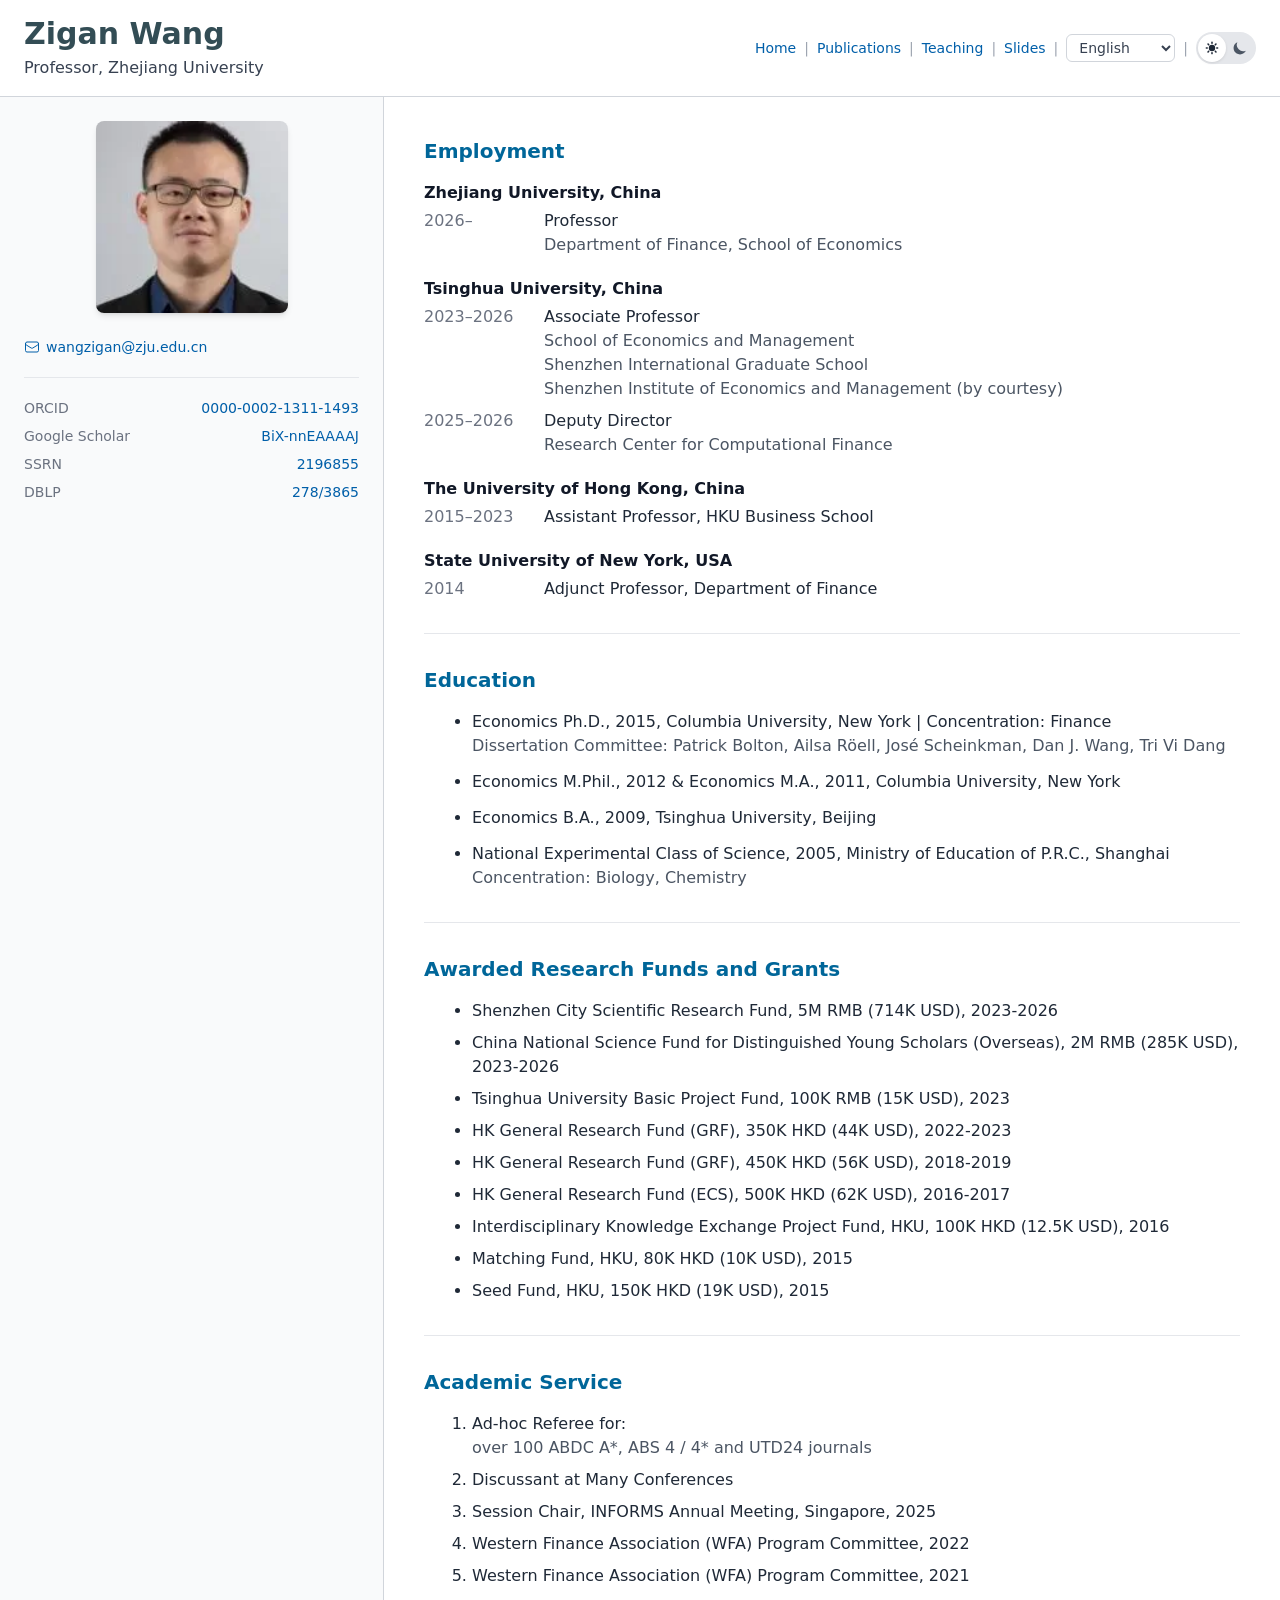
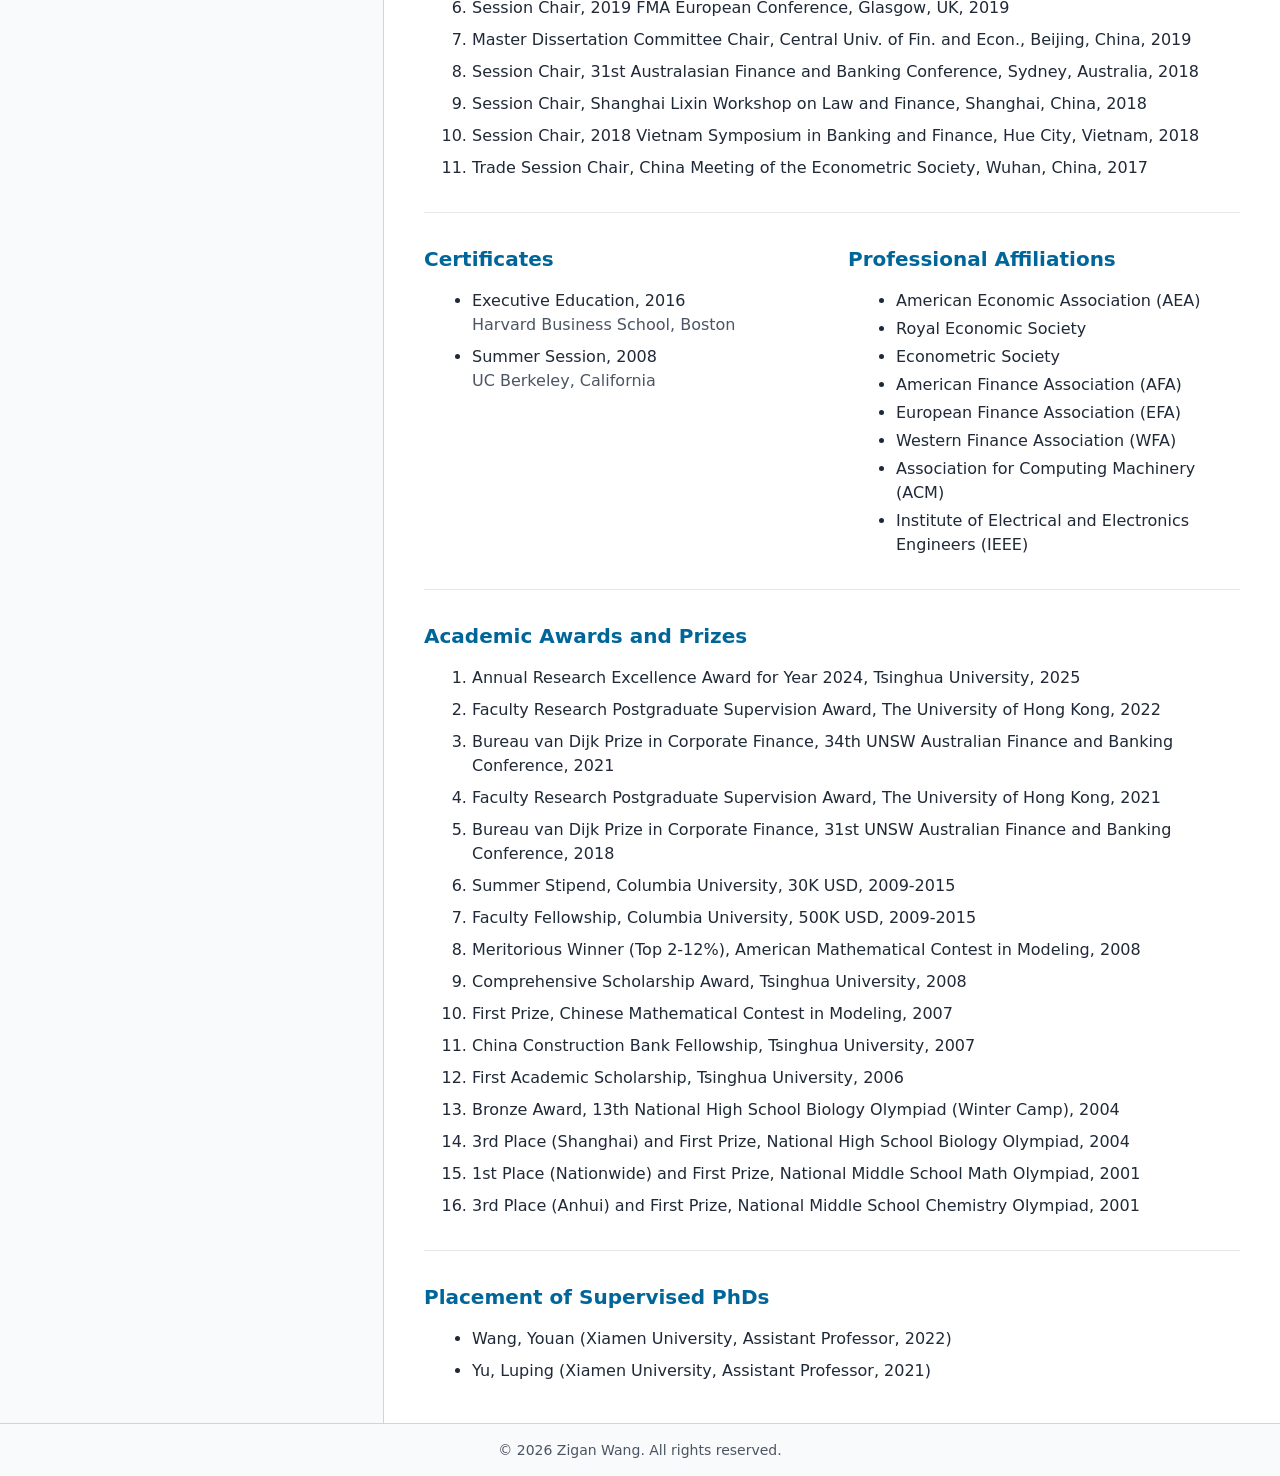
==== index.html @ 23ab38aa "Tidy homepage layout; remove GitHub icon, research interests and Team page - Header: drop the GitHub" ====
<!doctype html>
<html lang="en-US">
<head>
    <meta charset="UTF-8">
    <meta name="viewport" content="width=device-width, initial-scale=1.0">
    <meta http-equiv="X-UA-Compatible" content="IE=edge">
    <meta name="author" content="Zigan Wang">
    <meta name="description" content="Zigan Wang is a Professor at Zhejiang University specializing in Applied Microeconomics, International Economics, Environmental Economics, and Fintech. Expert in machine learning applications in finance.">
    <meta name="keywords" content="Zigan Wang, Professor, Zhejiang University, Economics, Finance, Machine Learning, Fintech, Environmental Economics, International Economics">
    <meta name="robots" content="index, follow">
    <meta name="language" content="en-US">
    <link rel="canonical" href="https://wangzigan.com/">
    <link rel="alternate" hreflang="en-US" href="https://wangzigan.com/">
    <link rel="alternate" hreflang="zh-CN" href="https://wangzigan.com/">
    <link rel="alternate" hreflang="zh-TW" href="https://wangzigan.com/">
    <link rel="alternate" hreflang="ja-JP" href="https://wangzigan.com/">
    <link rel="alternate" hreflang="ko-KR" href="https://wangzigan.com/">
    <link rel="alternate" hreflang="x-default" href="https://wangzigan.com/">
    <meta property="og:type" content="website">
    <meta property="og:url" content="https://wangzigan.com/">
    <meta property="og:title" content="Zigan Wang - Professor, Zhejiang University">
    <meta property="og:description" content="Professor at Zhejiang University specializing in Applied Microeconomics, International Economics, Environmental Economics, and Fintech.">
    <meta property="og:image" content="https://wangzigan.com/assets/avatar.webp">
    <meta property="og:site_name" content="Zigan Wang Academic Homepage">
    <meta property="twitter:card" content="summary_large_image">
    <meta property="twitter:url" content="https://wangzigan.com/">
    <meta property="twitter:title" content="Zigan Wang - Professor, Zhejiang University">
    <meta property="twitter:description" content="Professor at Zhejiang University specializing in Applied Microeconomics, International Economics, Environmental Economics, and Fintech.">
    <meta property="twitter:image" content="https://wangzigan.com/assets/avatar.webp">
    
    <title>Zigan Wang - Professor, Zhejiang University | Economics & Fintech Research</title>
    

    <link rel="icon" type="image/svg+xml" href="assets/favicon.svg">
    <script type="application/ld+json">
    {
        "@context": "https://schema.org",
        "@type": "Person",
        "name": "Zigan Wang",
        "alternateName": "王自干",
        "jobTitle": "Professor",
        "worksFor": {
            "@type": "Organization",
            "name": "Zhejiang University",
            "department": "School of Economics"
        },
        "alumniOf": [
            {
                "@type": "Organization",
                "name": "Columbia University"
            },
            {
                "@type": "Organization",
                "name": "Tsinghua University"
            }
        ],
        "email": "wangzigan@zju.edu.cn",
        "image": "https://wangzigan.com/assets/avatar.webp",
        "url": "https://wangzigan.com",
        "sameAs": [
            "https://papers.ssrn.com/sol3/cf_dev/AbsByAuth.cfm?per_id=2196855"
        ],
        "knowsAbout": [
            "Applied Microeconomics",
            "International Economics",
            "Environmental Economics",
            "Political Economics",
            "Law Economics",
            "Economic Networks",
            "Econometrics",
            "Computer Vision",
            "Knowledge Graph",
            "GAN",
            "Machine Learning",
            "Fintech"
        ],
        "memberOf": [
            {"@type": "Organization", "name": "American Economic Association"},
            {"@type": "Organization", "name": "Royal Economic Society"},
            {"@type": "Organization", "name": "Econometric Society"},
            {"@type": "Organization", "name": "American Finance Association"},
            {"@type": "Organization", "name": "European Finance Association"},
            {"@type": "Organization", "name": "Western Finance Association"},
            {"@type": "Organization", "name": "Association for Computing Machinery"},
            {"@type": "Organization", "name": "IEEE"}
        ]
    }
    </script>
    
    <link rel="stylesheet" href="assets/styles.css?v=20260914b">
</head>

<body class="bg-gray-50 dark:bg-gray-900 text-gray-800 dark:text-gray-200 transition-colors duration-200 antialiased">
    <div class="max-w-7xl mx-auto bg-white dark:bg-gray-800 shadow-sm min-h-screen flex flex-col">
        <div id="header"></div>

        <div class="flex flex-col md:flex-row flex-grow">
            <div id="sidebar"></div>

            <main class="flex-1 min-w-0 p-6 md:p-8 lg:p-10 bg-white dark:bg-gray-800 home-main">

                <section class="home-section">
                    <h2 class="text-xl font-bold text-section dark:text-blue-400 mb-4" data-i18n="sections.employment">Employment</h2>
                    <ul class="emp-list">
                        <li>
                            <div class="emp-org" data-i18n="employment.zju.name">Zhejiang University, China</div>
                            <div class="emp-row"><span class="emp-years">2026–</span><div><div class="emp-role" data-i18n="employment.zju.title">Professor</div><div class="emp-unit" data-i18n="employment.zju.unit">Department of Finance, School of Economics</div></div></div>
                        </li>
                        <li data-region-slot="employment" hidden></li>
                        <li>
                            <div class="emp-org" data-i18n="employment.tsinghua.name">Tsinghua University, China</div>
                            <div class="emp-row"><span class="emp-years">2023–2026</span><div><div class="emp-role" data-i18n="employment.tsinghua.title">Associate Professor</div><div class="emp-unit" data-i18n="employment.tsinghua.unit1">School of Economics and Management</div><div class="emp-unit" data-i18n="employment.tsinghua.unit2">Shenzhen International Graduate School</div><div class="emp-unit" data-i18n="employment.tsinghua.unit3">Shenzhen Institute of Economics and Management (by courtesy)</div></div></div>
                            <div class="emp-row"><span class="emp-years">2025–2026</span><div><div class="emp-role" data-i18n="employment.tsinghua.deputy">Deputy Director</div><div class="emp-unit" data-i18n="employment.tsinghua.center">Research Center for Computational Finance</div></div></div>
                        </li>
                        <li>
                            <div class="emp-org" data-i18n="employment.hku.name">The University of Hong Kong, China</div>
                            <div class="emp-row"><span class="emp-years">2015–2023</span><div><div class="emp-role" data-i18n="employment.hku.title">Assistant Professor, HKU Business School</div></div></div>
                        </li>
                        <li>
                            <div class="emp-org" data-i18n="employment.suny.name">State University of New York, USA</div>
                            <div class="emp-row"><span class="emp-years">2014</span><div><div class="emp-role" data-i18n="employment.suny.title">Adjunct Professor, Department of Finance</div></div></div>
                        </li>
                    </ul>
                </section>

                <section class="home-section">
                    <h2 class="text-xl font-bold text-section dark:text-blue-400 mb-4" data-i18n="sections.education">Education</h2>
                    <ul class="list-disc ml-6 space-y-3">
                        <li>
                            <span data-i18n="education.phd.title">Economics Ph.D., 2015, Columbia University, New York | Concentration: Finance</span><br>
                            <span class="text-gray-600 dark:text-gray-400" data-i18n="education.phd.committee">Dissertation Committee: Patrick Bolton, Ailsa Röell, José Scheinkman, Dan J. Wang, Tri Vi Dang</span>
                        </li>
                        <li data-i18n="education.mphil">Economics M.Phil., 2012 & Economics M.A., 2011, Columbia University, New York</li>
                        <li data-i18n="education.ba">Economics B.A., 2009, Tsinghua University, Beijing</li>
                        <li>
                            <span data-i18n="education.nec.title">National Experimental Class of Science, 2005, Ministry of Education of P.R.C., Shanghai</span><br>
                            <span class="text-gray-600 dark:text-gray-400" data-i18n="education.nec.concentration">Concentration: Biology, Chemistry</span>
                        </li>
                    </ul>
                </section>

                <section class="home-section">
                    <h2 class="text-xl font-bold text-section dark:text-blue-400 mb-4" data-i18n="sections.grants">Awarded Research Funds and Grants</h2>
                    <ul class="list-disc ml-6 space-y-2">
                        <li data-i18n="grants.shenzhen2023">Shenzhen City Scientific Research Fund, 5M RMB (714K USD), 2023-2026</li>
                        <li data-i18n="grants.nsfdys2023">China National Science Fund for Distinguished Young Scholars (Overseas), 2M RMB (285K USD), 2023-2026</li>
                        <li data-i18n="grants.tsinghua2023">Tsinghua University Basic Project Fund, 100K RMB (15K USD), 2023</li>
                        <li data-i18n="grants.grf2023">HK General Research Fund (GRF), 350K HKD (44K USD), 2022-2023</li>
                        <li data-i18n="grants.grf2019">HK General Research Fund (GRF), 450K HKD (56K USD), 2018-2019</li>
                        <li data-i18n="grants.ecs2017">HK General Research Fund (ECS), 500K HKD (62K USD), 2016-2017</li>
                        <li data-i18n="grants.ikep2016">Interdisciplinary Knowledge Exchange Project Fund, HKU, 100K HKD (12.5K USD), 2016</li>
                        <li data-i18n="grants.matching2015">Matching Fund, HKU, 80K HKD (10K USD), 2015</li>
                        <li data-i18n="grants.seed2015">Seed Fund, HKU, 150K HKD (19K USD), 2015</li>
                    </ul>
                </section>

                <section class="home-section">
                    <h2 class="text-xl font-bold text-section dark:text-blue-400 mb-4" data-i18n="sections.service">Academic Service</h2>
                    <ol class="list-decimal ml-6 space-y-2">
                        <li>
                            <span data-i18n="service.referee">Ad-hoc Referee for:</span><br>
                            <span class="text-gray-600 dark:text-gray-400">over 100 ABDC A*, ABS 4 / 4* and UTD24 journals</span>
                        </li>
                        <li data-i18n="service.discussant">Discussant at Many Conferences</li>
                        </li>
                        <li data-i18n="service.informs2025">
                            Session Chair, INFORMS Annual Meeting, Singapore, 2025
                        </li>
                        <li data-i18n="service.wfa2022">Western Finance Association (WFA) Program Committee, 2022</li>
                        <li data-i18n="service.wfa2021">Western Finance Association (WFA) Program Committee, 2021</li>
                        <li data-i18n="service.fma2019">Session Chair, 2019 FMA European Conference, Glasgow, UK, 2019</li>
                        <li data-i18n="service.master2019">Master Dissertation Committee Chair, Central Univ. of Fin. and Econ., Beijing, China, 2019</li>
                        <li data-i18n="service.afbc2018">Session Chair, 31st Australasian Finance and Banking Conference, Sydney, Australia, 2018</li>
                        <li data-i18n="service.lixin2018">Session Chair, Shanghai Lixin Workshop on Law and Finance, Shanghai, China, 2018</li>
                        <li data-i18n="service.vietnam2018">Session Chair, 2018 Vietnam Symposium in Banking and Finance, Hue City, Vietnam, 2018</li>
                        <li data-i18n="service.cmes2017">Trade Session Chair, China Meeting of the Econometric Society, Wuhan, China, 2017</li>
                    </ol>
                </section>

                <div class="home-grid">
                <section class="home-section">
                    <h2 class="text-xl font-bold text-section dark:text-blue-400 mb-4" data-i18n="sections.certificates">Certificates</h2>
                    <ul class="list-disc ml-6 space-y-2">
                        <li>
                            <span data-i18n="certificates.harvard.title">Executive Education, 2016</span><br>
                            <span class="text-gray-600 dark:text-gray-400" data-i18n="certificates.harvard.school">Harvard Business School, Boston</span>
                        </li>
                        <li>
                            <span data-i18n="certificates.berkeley.title">Summer Session, 2008</span><br>
                            <span class="text-gray-600 dark:text-gray-400" data-i18n="certificates.berkeley.school">UC Berkeley, California</span>
                        </li>
                    </ul>
                </section>
                <section class="home-section">
                    <h2 class="text-xl font-bold text-section dark:text-blue-400 mb-4" data-i18n="sections.affiliations">Professional Affiliations</h2>
                    <ul class="list-disc ml-6 space-y-1">
                        <li data-i18n="affiliations.aea">American Economic Association (AEA)</li>
                        <li data-i18n="affiliations.res">Royal Economic Society</li>
                        <li data-i18n="affiliations.es">Econometric Society</li>
                        <li data-i18n="affiliations.afa">American Finance Association (AFA)</li>
                        <li data-i18n="affiliations.efa">European Finance Association (EFA)</li>
                        <li data-i18n="affiliations.wfa">Western Finance Association (WFA)</li>
                        <li data-i18n="affiliations.acm">Association for Computing Machinery (ACM)</li>
                        <li data-i18n="affiliations.ieee">Institute of Electrical and Electronics Engineers (IEEE)</li>
                    </ul>
                </section>
                </div>

                <section class="home-section">
                    <h2 class="text-xl font-bold text-section dark:text-blue-400 mb-4" data-i18n="sections.awards">Academic Awards and Prizes</h2>
                    <ol class="list-decimal ml-6 space-y-2">
                        <li data-i18n="awards.tsinghua2025">Annual Research Excellence Award for Year 2024, Tsinghua University, 2025</li>
                        <li data-i18n="awards.supervision2022">Faculty Research Postgraduate Supervision Award, The University of Hong Kong, 2022</li>
                        <li data-i18n="awards.vandijk2021">Bureau van Dijk Prize in Corporate Finance, 34th UNSW Australian Finance and Banking Conference, 2021</li>
                        <li data-i18n="awards.supervision2021">Faculty Research Postgraduate Supervision Award, The University of Hong Kong, 2021</li>
                        <li data-i18n="awards.vandijk2018">Bureau van Dijk Prize in Corporate Finance, 31st UNSW Australian Finance and Banking Conference, 2018</li>
                        <li data-i18n="awards.summer">Summer Stipend, Columbia University, 30K USD, 2009-2015</li>
                        <li data-i18n="awards.faculty">Faculty Fellowship, Columbia University, 500K USD, 2009-2015</li>
                        <li data-i18n="awards.mcm">Meritorious Winner (Top 2-12%), American Mathematical Contest in Modeling, 2008</li>
                        <li data-i18n="awards.comprehensive">Comprehensive Scholarship Award, Tsinghua University, 2008</li>
                        <li data-i18n="awards.cumcm">First Prize, Chinese Mathematical Contest in Modeling, 2007</li>
                        <li data-i18n="awards.ccb">China Construction Bank Fellowship, Tsinghua University, 2007</li>
                        <li data-i18n="awards.academic">First Academic Scholarship, Tsinghua University, 2006</li>
                        <li data-i18n="awards.biology">Bronze Award, 13th National High School Biology Olympiad (Winter Camp), 2004</li>
                        <li data-i18n="awards.biology2">3rd Place (Shanghai) and First Prize, National High School Biology Olympiad, 2004</li>
                        <li data-i18n="awards.math">1st Place (Nationwide) and First Prize, National Middle School Math Olympiad, 2001</li>
                        <li data-i18n="awards.chemistry">3rd Place (Anhui) and First Prize, National Middle School Chemistry Olympiad, 2001</li>
                    </ol>
                </section>

                <section class="home-section">
                    <h2 class="text-xl font-bold text-section dark:text-blue-400 mb-4" data-i18n="sections.placement">Placement of Supervised PhDs</h2>
                    <ul class="list-disc ml-6 space-y-2">
                        <li data-i18n="placement.wang">Wang, Youan (Xiamen University, Assistant Professor, 2022)</li>
                        <li data-i18n="placement.yu">Yu, Luping (Xiamen University, Assistant Professor, 2021)</li>
                    </ul>
                </section>

            </main>
        </div>

        <div id="footer"></div>
    </div>

    <div id="back-to-top"></div>

    <script src="main.js?v=20260914b"></script>
</body>
</html>
---- assets/styles.css ----
/* =========================================================================
   Hand-written stylesheet (replaces Tailwind CDN).
   Only rules used by this site are included; see CLAUDE.md for rationale.
   ========================================================================= */

:root {
  --color-primary: #005fa9;
  --color-primary-dark: #334d55;
  --color-section: #006699;

  --color-white: #ffffff;
  --color-gray-50: #f9fafb;
  --color-gray-100: #f3f4f6;
  --color-gray-200: #e5e7eb;
  --color-gray-300: #d1d5db;
  --color-gray-400: #9ca3af;
  --color-gray-500: #6b7280;
  --color-gray-600: #4b5563;
  --color-gray-700: #374151;
  --color-gray-800: #1f2937;
  --color-gray-900: #111827;

  --color-blue-400: #60a5fa;
  --color-blue-500: #3b82f6;
  --color-blue-600: #2563eb;
  --color-blue-700: #1d4ed8;

  --color-red-50: #fef2f2;
  --color-red-100: #fee2e2;
  --color-red-400: #f87171;
  --color-red-600: #dc2626;
  --color-red-800: #991b1b;
  --color-red-900: #7f1d1d;
}

/* ---------- Reset ---------- */
*, *::before, *::after { box-sizing: border-box; }
html, body { margin: 0; padding: 0; }
body {
  font-family: ui-sans-serif, system-ui, -apple-system, BlinkMacSystemFont,
    "Segoe UI", Roboto, "Helvetica Neue", Arial, "Noto Sans", sans-serif;
  font-size: 1rem;
  line-height: 1.5;
  -webkit-font-smoothing: antialiased;
  -moz-osx-font-smoothing: grayscale;
}
h1, h2, h3, h4, h5, h6, p, ul, ol, figure { margin: 0; }
ul, ol { padding-left: 0; list-style: none; }
a { color: inherit; text-decoration: none; }
button { font: inherit; color: inherit; background: none; border: 0; cursor: pointer; padding: 0; }
img, svg { display: block; max-width: 100%; }
select {
  font: inherit; color: inherit; background: var(--color-white);
  border: 1px solid var(--color-gray-300); border-radius: 0.375rem;
  padding: 0.25rem 0.5rem;
}

.antialiased { -webkit-font-smoothing: antialiased; -moz-osx-font-smoothing: grayscale; }

/* ---------- Layout ---------- */
.flex { display: flex; }
.inline-flex { display: inline-flex; }
.block { display: block; }
.hidden { display: none; }
.grid { display: grid; }
.flex-col { flex-direction: column; }
.flex-wrap { flex-wrap: wrap; }
.flex-1 { flex: 1 1 0%; }
.flex-grow { flex-grow: 1; }
.items-center { align-items: center; }
.justify-between { justify-content: space-between; }
.justify-center { justify-content: center; }
.gap-1 { gap: 0.25rem; }
.gap-2 { gap: 0.5rem; }
.gap-4 { gap: 1rem; }
.relative { position: relative; }
.absolute { position: absolute; }
.fixed { position: fixed; }
.top-1\.5 { top: 0.375rem; }
.bottom-8 { bottom: 2rem; }
.right-8 { right: 2rem; }
.-left-\[9px\] { left: -9px; }
.z-50 { z-index: 50; }
.mx-auto { margin-left: auto; margin-right: auto; }
.mt-auto { margin-top: auto; }

.max-w-4xl { max-width: 56rem; }
.max-w-7xl { max-width: 80rem; }
.min-h-screen { min-height: 100vh; }
.min-w-0 { min-width: 0; }
.w-3 { width: 0.75rem; }
.w-4 { width: 1rem; }
.w-5 { width: 1.25rem; }
.w-8 { width: 2rem; }
.w-48 { width: 12rem; }
.w-full { width: 100%; }
.h-3 { height: 0.75rem; }
.h-4 { height: 1rem; }
.h-5 { height: 1.25rem; }
.h-8 { height: 2rem; }
.h-48 { height: 12rem; }

/* ---------- Spacing ---------- */
.p-0\.5 { padding: 0.125rem; }
.p-1\.5 { padding: 0.375rem; }
.p-3 { padding: 0.75rem; }
.p-4 { padding: 1rem; }
.p-6 { padding: 1.5rem; }
.px-2 { padding-left: 0.5rem; padding-right: 0.5rem; }
.px-3 { padding-left: 0.75rem; padding-right: 0.75rem; }
.px-6 { padding-left: 1.5rem; padding-right: 1.5rem; }
.py-1 { padding-top: 0.25rem; padding-bottom: 0.25rem; }
.py-1\.5 { padding-top: 0.375rem; padding-bottom: 0.375rem; }
.py-4 { padding-top: 1rem; padding-bottom: 1rem; }
.py-8 { padding-top: 2rem; padding-bottom: 2rem; }
.py-12 { padding-top: 3rem; padding-bottom: 3rem; }
.pb-4 { padding-bottom: 1rem; }
.pl-5 { padding-left: 1.25rem; }
.pl-6 { padding-left: 1.5rem; }
.pl-8 { padding-left: 2rem; }

.mb-1 { margin-bottom: 0.25rem; }
.mb-2 { margin-bottom: 0.5rem; }
.mb-3 { margin-bottom: 0.75rem; }
.mb-4 { margin-bottom: 1rem; }
.mb-6 { margin-bottom: 1.5rem; }
.mb-8 { margin-bottom: 2rem; }
.mb-10 { margin-bottom: 2.5rem; }
.mt-1 { margin-top: 0.25rem; }
.mt-2 { margin-top: 0.5rem; }
.mt-4 { margin-top: 1rem; }
.mt-6 { margin-top: 1.5rem; }
.mr-1\.5 { margin-right: 0.375rem; }
.ml-3 { margin-left: 0.75rem; }
.ml-6 { margin-left: 1.5rem; }

.space-y-1 > * + * { margin-top: 0.25rem; }
.space-y-2 > * + * { margin-top: 0.5rem; }
.space-y-3 > * + * { margin-top: 0.75rem; }
.space-y-4 > * + * { margin-top: 1rem; }
.space-y-8 > * + * { margin-top: 2rem; }
.space-y-10 > * + * { margin-top: 2.5rem; }

/* ---------- Typography ---------- */
.text-xs   { font-size: 0.75rem;  line-height: 1rem; }
.text-sm   { font-size: 0.875rem; line-height: 1.25rem; }
.text-base { font-size: 1rem;     line-height: 1.5rem; }
.text-lg   { font-size: 1.125rem; line-height: 1.75rem; }
.text-xl   { font-size: 1.25rem;  line-height: 1.75rem; }
.text-2xl  { font-size: 1.5rem;   line-height: 2rem; }
.text-3xl  { font-size: 1.875rem; line-height: 2.25rem; }
.font-medium   { font-weight: 500; }
.font-semibold { font-weight: 600; }
.font-bold     { font-weight: 700; }
.leading-relaxed { line-height: 1.625; }
.text-center { text-align: center; }
.text-justify { text-align: justify; }
.truncate { overflow: hidden; text-overflow: ellipsis; white-space: nowrap; }
.hover\:underline:hover { text-decoration: underline; }

/* ---------- Colors: text ---------- */
.text-white { color: var(--color-white); }
.text-gray-400 { color: var(--color-gray-400); }
.text-gray-500 { color: var(--color-gray-500); }
.text-gray-600 { color: var(--color-gray-600); }
.text-gray-700 { color: var(--color-gray-700); }
.text-gray-800 { color: var(--color-gray-800); }
.text-gray-900 { color: var(--color-gray-900); }
.text-blue-600 { color: var(--color-blue-600); }
.text-red-600  { color: var(--color-red-600); }
.text-primary { color: var(--color-primary); }
.text-primary-dark { color: var(--color-primary-dark); }
.text-section { color: var(--color-section); }

/* ---------- Colors: background ---------- */
.bg-white    { background-color: var(--color-white); }
.bg-gray-50  { background-color: var(--color-gray-50); }
.bg-gray-200 { background-color: var(--color-gray-200); }
.bg-primary  { background-color: var(--color-primary); }
.bg-red-50   { background-color: var(--color-red-50); }
.bg-primary\/10 { background-color: rgb(0 95 169 / 0.1); }

/* ---------- Colors: border ---------- */
.border-white     { border-color: var(--color-white); }
.border-gray-100  { border-color: var(--color-gray-100); }
.border-gray-200  { border-color: var(--color-gray-200); }
.border-gray-300  { border-color: var(--color-gray-300); }
.border-red-100   { border-color: var(--color-red-100); }

/* ---------- Borders / radius / shadow ---------- */
/* .border / .border-b / .border-t / .border-l-2 set only width+style.
   Color comes from the companion .border-gray-* / .dark:border-* classes. */
.border   { border-width: 1px; border-style: solid; }
.border-2 { border-width: 2px; border-style: solid; }
.border-b { border-bottom-width: 1px; border-bottom-style: solid; }
.border-t { border-top-width: 1px; border-top-style: solid; }
.border-l-2 { border-left-width: 2px; border-left-style: solid; }
.border-dashed { border-style: dashed; }

.rounded-full { border-radius: 9999px; }
.rounded-md   { border-radius: 0.375rem; }
.rounded-lg   { border-radius: 0.5rem; }

.shadow-sm { box-shadow: 0 1px 2px 0 rgb(0 0 0 / 0.05); }
.shadow-md { box-shadow: 0 4px 6px -1px rgb(0 0 0 / 0.1), 0 2px 4px -2px rgb(0 0 0 / 0.1); }
.shadow-lg { box-shadow: 0 10px 15px -3px rgb(0 0 0 / 0.1), 0 4px 6px -4px rgb(0 0 0 / 0.1); }

/* ---------- Effects ---------- */
.opacity-25 { opacity: 0.25; }
.opacity-75 { opacity: 0.75; }
.object-cover { object-fit: cover; }
.transition-colors { transition-property: color, background-color, border-color, fill, stroke; transition-duration: 150ms; transition-timing-function: cubic-bezier(0.4,0,0.2,1); }
.transition-all    { transition-property: all; transition-duration: 150ms; transition-timing-function: cubic-bezier(0.4,0,0.2,1); }
.duration-200 { transition-duration: 200ms; }
.duration-300 { transition-duration: 300ms; }

.hover\:scale-105:hover { transform: scale(1.05); }
.hover\:scale-110:hover { transform: scale(1.10); }
.hover\:shadow-sm:hover { box-shadow: 0 1px 2px 0 rgb(0 0 0 / 0.05); }
.hover\:shadow-lg:hover { box-shadow: 0 10px 15px -3px rgb(0 0 0 / 0.1), 0 4px 6px -4px rgb(0 0 0 / 0.1); }
.hover\:bg-primary-dark:hover { background-color: var(--color-primary-dark); }
.hover\:bg-primary\/20:hover  { background-color: rgb(0 95 169 / 0.2); }
.hover\:bg-red-100:hover      { background-color: var(--color-red-100); }
.hover\:border-primary:hover  { border-color: var(--color-primary); }
.hover\:text-gray-900:hover   { color: var(--color-gray-900); }

.focus\:outline-none:focus   { outline: 2px solid transparent; outline-offset: 2px; }
.focus\:ring-2:focus         { box-shadow: 0 0 0 2px var(--color-primary); }
.focus\:ring-primary:focus   { box-shadow: 0 0 0 2px var(--color-primary); }
.focus\:border-transparent:focus { border-color: transparent; }

/* ---------- Lists ---------- */
.list-disc    { list-style-type: disc; padding-left: 1.5rem; }
.list-decimal { list-style-type: decimal; padding-left: 1.5rem; }

/* ---------- Animations ---------- */
@keyframes spin { to { transform: rotate(360deg); } }
.animate-spin { animation: spin 1s linear infinite; }

/* ---------- Group hover ---------- */
.group:hover .group-hover\:text-primary { color: var(--color-primary); }

/* =========================================================================
   Responsive: md (>=768px), lg (>=1024px)
   ========================================================================= */
@media (min-width: 768px) {
  .md\:flex-row { flex-direction: row; }
  .md\:items-center { align-items: center; }
  .md\:justify-between { justify-content: space-between; }
  .md\:p-8 { padding: 2rem; }
  .md\:pl-10 { padding-left: 2.5rem; }
  .md\:ml-4 { margin-left: 1rem; }
  .md\:w-80 { width: 20rem; }
  .md\:border-r { border-right-width: 1px; border-right-style: solid; }
}
@media (min-width: 1024px) {
  .lg\:p-10 { padding: 2.5rem; }
  .lg\:w-96 { width: 24rem; }
}

/* =========================================================================
   Dark mode (activated when [data-theme="dark"] is set on <html>)
   ========================================================================= */
[data-theme="dark"] { color-scheme: dark; }

[data-theme="dark"] .dark\:bg-gray-600 { background-color: var(--color-gray-600); }
[data-theme="dark"] .dark\:bg-gray-700 { background-color: var(--color-gray-700); }
[data-theme="dark"] .dark\:bg-gray-800 { background-color: var(--color-gray-800); }
[data-theme="dark"] .dark\:bg-gray-900 { background-color: var(--color-gray-900); }
[data-theme="dark"] .dark\:bg-blue-400\/10 { background-color: rgb(96 165 250 / 0.1); }
[data-theme="dark"] .dark\:bg-blue-500     { background-color: var(--color-blue-500); }
[data-theme="dark"] .dark\:bg-blue-600     { background-color: var(--color-blue-600); }
[data-theme="dark"] .dark\:bg-red-400\/10  { background-color: rgb(248 113 113 / 0.1); }
[data-theme="dark"] .dark\:bg-red-900\/20  { background-color: rgb(127 29 29 / 0.2); }

[data-theme="dark"] .dark\:border-gray-600 { border-color: var(--color-gray-600); }
[data-theme="dark"] .dark\:border-gray-700 { border-color: var(--color-gray-700); }
[data-theme="dark"] .dark\:border-gray-800 { border-color: var(--color-gray-800); }
[data-theme="dark"] .dark\:border-red-800  { border-color: var(--color-red-800); }

[data-theme="dark"] .dark\:text-blue-400 { color: var(--color-blue-400); }
[data-theme="dark"] .dark\:text-gray-100 { color: var(--color-gray-100); }
[data-theme="dark"] .dark\:text-gray-200 { color: var(--color-gray-200); }
[data-theme="dark"] .dark\:text-gray-300 { color: var(--color-gray-300); }
[data-theme="dark"] .dark\:text-gray-400 { color: var(--color-gray-400); }
[data-theme="dark"] .dark\:text-red-400  { color: var(--color-red-400); }

[data-theme="dark"] .dark\:focus\:ring-blue-400:focus { box-shadow: 0 0 0 2px var(--color-blue-400); }

[data-theme="dark"] .dark\:hover\:bg-blue-400\/20:hover { background-color: rgb(96 165 250 / 0.2); }
[data-theme="dark"] .dark\:hover\:bg-blue-700:hover     { background-color: var(--color-blue-700); }
[data-theme="dark"] .dark\:hover\:bg-red-400\/20:hover  { background-color: rgb(248 113 113 / 0.2); }
[data-theme="dark"] .dark\:hover\:border-blue-400:hover { border-color: var(--color-blue-400); }
[data-theme="dark"] .dark\:hover\:text-gray-100:hover   { color: var(--color-gray-100); }
[data-theme="dark"] .dark\:hover\:text-gray-200:hover   { color: var(--color-gray-200); }

[data-theme="dark"] .group:hover .dark\:group-hover\:text-blue-400 { color: var(--color-blue-400); }

/* =========================================================================
   Component classes (previously defined via Tailwind @apply on pub.html)
   ========================================================================= */
.section-gap { margin-bottom: 2.5rem; }
.section-title {
  font-size: 1.25rem; line-height: 1.75rem; font-weight: 700;
  color: var(--color-section); margin-bottom: 0.5rem;
}
[data-theme="dark"] .section-title { color: var(--color-blue-400); }
.section-subtitle {
  font-size: 0.875rem; line-height: 1.25rem;
  color: var(--color-gray-600); margin-bottom: 1rem;
}
[data-theme="dark"] .section-subtitle { color: var(--color-gray-400); }

.meta-list {
  font-size: 0.75rem; line-height: 1rem;
  color: var(--color-gray-500);
}
.meta-list > * + * { margin-top: 0.25rem; }
[data-theme="dark"] .meta-list { color: var(--color-gray-400); }

.pub-ol { list-style-type: decimal; padding-left: 1.5rem; }
.pub-ol > * + * { margin-top: 1rem; }
.pub-li { font-size: 0.875rem; line-height: 1.625; }
.pub-link {
  color: var(--color-primary); font-weight: 600;
}
.pub-link:hover { text-decoration: underline; }
[data-theme="dark"] .pub-link { color: var(--color-blue-400); }

.rank-note { font-size: 0.75rem; line-height: 1rem; color: var(--color-gray-500); }
[data-theme="dark"] .rank-note { color: var(--color-gray-400); }

/* =========================================================================
   Theme toggle (preserved from original)
   ========================================================================= */
.theme-toggle button.active {
  background-color: var(--color-white);
  color: var(--color-gray-800);
  box-shadow: 0 1px 3px 0 rgba(0, 0, 0, 0.1);
}
[data-theme="dark"] .theme-toggle button.active {
  background-color: var(--color-gray-800);
  color: var(--color-white);
  box-shadow: 0 1px 3px 0 rgba(0, 0, 0, 0.3);
}

/* ---------- RTL ---------- */
[dir="rtl"] {
  font-family: 'Arial Unicode MS', 'Tahoma', -apple-system, BlinkMacSystemFont, 'Segoe UI', sans-serif;
}

/* ---------- Scrollbar (used on slides page) ---------- */
::-webkit-scrollbar { width: 8px; height: 8px; }
::-webkit-scrollbar-track { background: transparent; }
::-webkit-scrollbar-thumb { background: #cbd5e1; border-radius: 4px; }
::-webkit-scrollbar-thumb:hover { background: #94a3b8; }
[data-theme="dark"] ::-webkit-scrollbar-thumb { background: #475569; }

/* ---------- Print ---------- */
@media print {
  nav button,
  nav select,
  #backToTop,
  footer { display: none !important; }
}

/* =========================================================================
   Publications page (pub.html): field switch and entries.
   Typography follows the homepage sections.
   ========================================================================= */
.pub-switch {
  display: flex; gap: 0; margin: 0.5rem 0 2rem;
  border: 1px solid var(--color-gray-300); border-radius: 0.5rem; overflow: hidden;
  background: var(--color-white);
}
.pub-switch-btn {
  flex: 1 1 0; min-width: 0; display: inline-flex; align-items: center; justify-content: center; gap: 0.5rem;
  padding: 0.75rem 1rem; color: var(--color-primary);
  font-size: 0.9375rem; line-height: 1.375rem; font-weight: 600; text-align: center;
  transition: background-color 150ms, color 150ms;
}
.pub-switch:not(.is-ready) .pub-switch-btn { transition: none; }
.pub-switch-btn + .pub-switch-btn { border-inline-start: 1px solid var(--color-gray-300); }
.pub-switch-btn:hover { background: rgb(0 95 169 / 0.06); }
.pub-switch-btn:focus-visible { outline: 2px solid var(--color-primary); outline-offset: -3px; }
.pub-switch-btn[aria-selected="true"] { background: var(--color-primary); color: var(--color-white); }
.pub-switch-btn[aria-selected="true"]:hover { background: var(--color-primary); }
.pub-switch-count { font-weight: 500; font-size: 0.8125rem; opacity: 0.75; font-variant-numeric: tabular-nums; }
.pub-switch-btn[aria-selected="true"] .pub-switch-count { opacity: 0.85; }
@media (max-width: 480px) {
  .pub-switch { flex-direction: column; }
  .pub-switch-btn + .pub-switch-btn { border-inline-start: 0; border-top: 1px solid var(--color-gray-300); }
}
[data-theme="dark"] .pub-switch { border-color: var(--color-gray-600); background: var(--color-gray-800); }
[data-theme="dark"] .pub-switch-btn { color: var(--color-blue-400); }
[data-theme="dark"] .pub-switch-btn + .pub-switch-btn { border-color: var(--color-gray-600); }
[data-theme="dark"] .pub-switch-btn:hover { background: rgb(96 165 250 / 0.1); }
[data-theme="dark"] .pub-switch-btn:focus-visible { outline-color: var(--color-blue-400); }
[data-theme="dark"] .pub-switch-btn[aria-selected="true"],
[data-theme="dark"] .pub-switch-btn[aria-selected="true"]:hover { background: var(--color-blue-600); color: var(--color-white); }

.pub-panel[hidden] { display: none; }
.pub-legend { margin: 0 0 1.25rem; font-size: 0.875rem; line-height: 1.375rem; color: var(--color-gray-500); }
[data-theme="dark"] .pub-legend { color: var(--color-gray-400); }
.pub-title { color: var(--color-primary); font-weight: 500; }
.pub-title:hover { text-decoration: underline; }
[data-theme="dark"] .pub-title { color: var(--color-blue-400); }
.pub-title-plain { font-weight: 500; color: var(--color-gray-900); }
[data-theme="dark"] .pub-title-plain { color: var(--color-gray-100); }
.pub-authors strong { font-weight: 600; color: var(--color-gray-800); }
[data-theme="dark"] .pub-authors strong { color: var(--color-gray-100); }
.pub-subheading { margin: 2rem 0 1rem; font-size: 1.125rem; line-height: 1.75rem; font-weight: 700; color: var(--color-section); }
[data-theme="dark"] .pub-subheading { color: var(--color-blue-400); }

/* =========================================================================
   Sidebar: full height, sticky contents, profile links
   ========================================================================= */
#sidebar { display: flex; }
.site-sidebar { flex: 1 1 auto; }
@media (min-width: 768px) { .sidebar-sticky { position: sticky; top: 1.5rem; } }
.sidebar-links {
  margin-top: 1.25rem; padding-top: 1.25rem; border-top: 1px solid var(--color-gray-200);
  font-size: 0.875rem; line-height: 1.25rem;
}
.sidebar-links li { display: flex; justify-content: space-between; gap: 0.75rem; }
.sidebar-links li + li { margin-top: 0.5rem; }
.sidebar-links-label { color: var(--color-gray-500); }
.sidebar-links a { color: var(--color-primary); }
.sidebar-links a:hover { text-decoration: underline; }
[data-theme="dark"] .sidebar-links { border-top-color: var(--color-gray-700); }
[data-theme="dark"] .sidebar-links-label { color: var(--color-gray-400); }
[data-theme="dark"] .sidebar-links a { color: var(--color-blue-400); }

/* =========================================================================
   Homepage sections and employment layout (year column, then details)
   ========================================================================= */
.home-main { max-width: 56rem; }
.home-section { padding-bottom: 2rem; margin-bottom: 2rem; border-bottom: 1px solid var(--color-gray-200); }
.home-main > :last-child, .home-grid > .home-section { border-bottom: 0; margin-bottom: 0; padding-bottom: 0; }
.home-grid { display: grid; gap: 2rem; padding-bottom: 2rem; margin-bottom: 2rem; border-bottom: 1px solid var(--color-gray-200); }
@media (min-width: 1024px) { .home-grid { grid-template-columns: 1fr 1fr; } }
[data-theme="dark"] .home-section, [data-theme="dark"] .home-grid { border-bottom-color: var(--color-gray-700); }

.emp-list > li + li { margin-top: 1.25rem; }
.emp-org { font-weight: 600; color: var(--color-gray-900); margin-bottom: 0.25rem; }
.emp-row { display: grid; grid-template-columns: 6.5rem 1fr; column-gap: 1rem; }
.emp-row + .emp-row { margin-top: 0.5rem; }
.emp-years { color: var(--color-gray-500); font-variant-numeric: tabular-nums; white-space: nowrap; }
.emp-role { color: var(--color-gray-800); }
.emp-unit { color: var(--color-gray-600); }
@media (max-width: 480px) { .emp-row { grid-template-columns: 1fr; } .emp-years { font-size: 0.8125rem; } }
[data-theme="dark"] .emp-org { color: var(--color-gray-100); }
[data-theme="dark"] .emp-years { color: var(--color-gray-400); }
[data-theme="dark"] .emp-role { color: var(--color-gray-200); }
[data-theme="dark"] .emp-unit { color: var(--color-gray-400); }
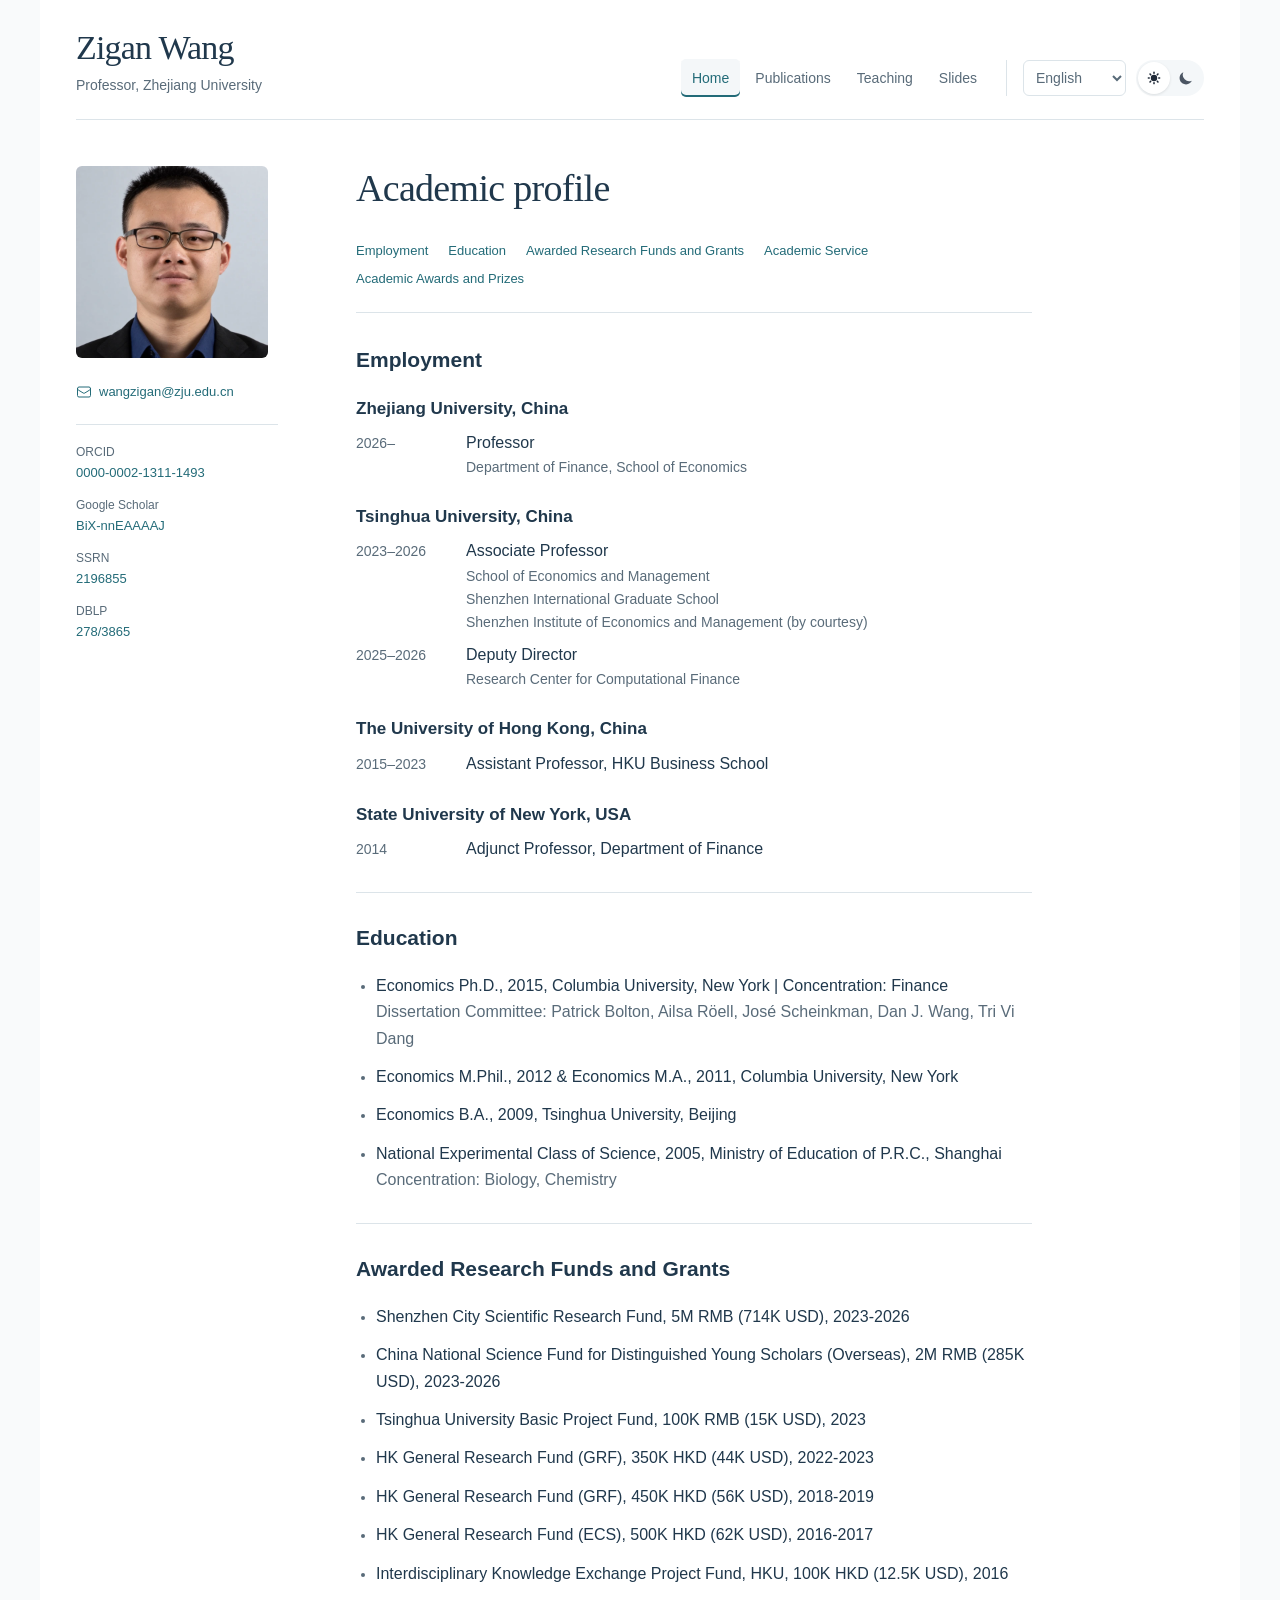
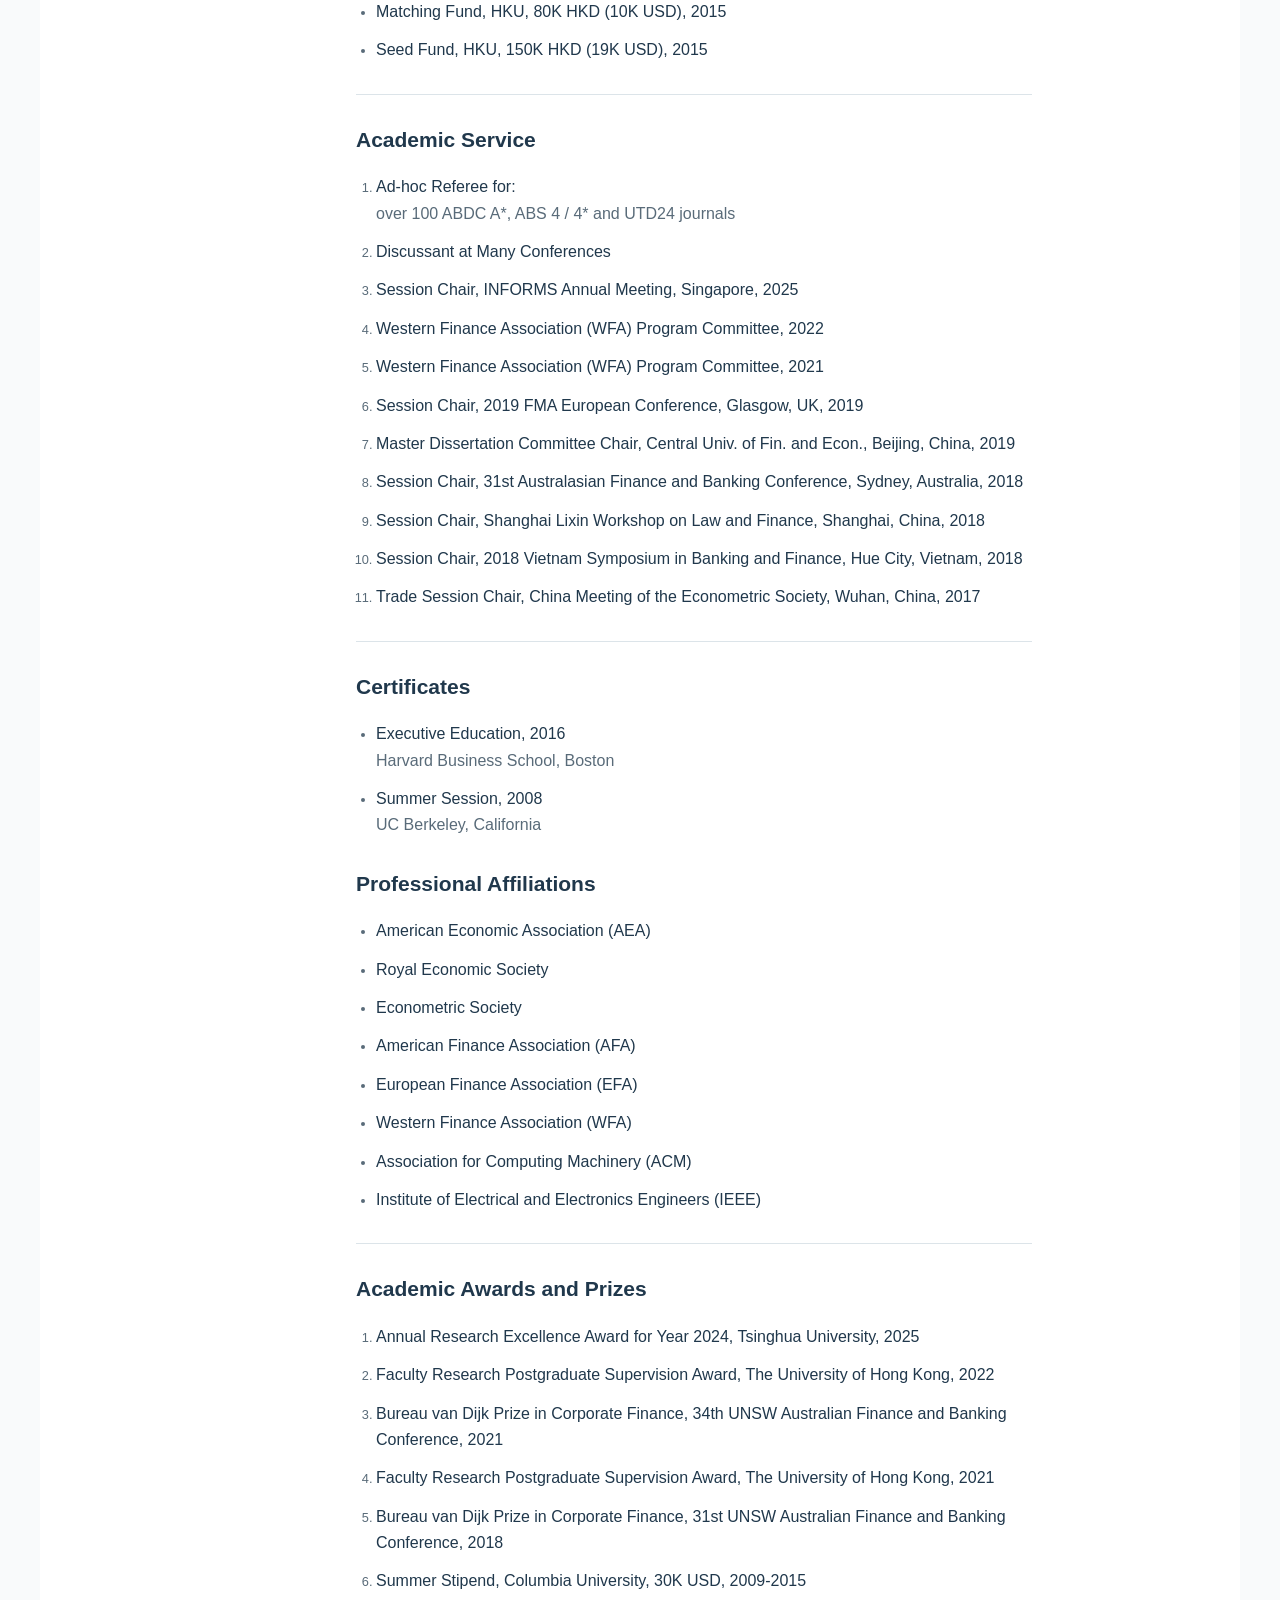
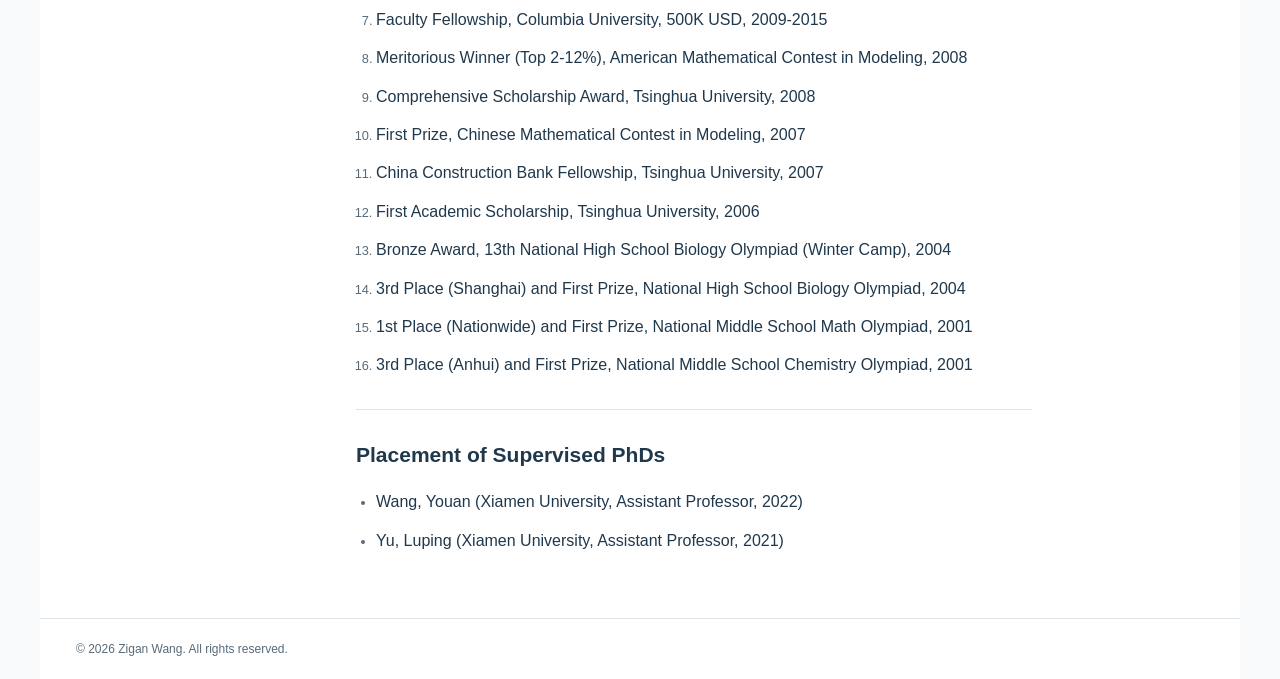
==== commit 652251d6: "Refine academic page layouts and restore profile portraits Use a compact responsive profile sidebar," ====
--- a/index.html
+++ b/index.html
@@ -20,13 +20,13 @@
     <meta property="og:url" content="https://wangzigan.com/">
     <meta property="og:title" content="Zigan Wang - Professor, Zhejiang University">
     <meta property="og:description" content="Professor at Zhejiang University specializing in Applied Microeconomics, International Economics, Environmental Economics, and Fintech.">
-    <meta property="og:image" content="https://wangzigan.com/assets/avatar.webp">
+    <meta property="og:image" content="https://wangzigan.com/assets/avatar-restored.webp">
     <meta property="og:site_name" content="Zigan Wang Academic Homepage">
     <meta property="twitter:card" content="summary_large_image">
     <meta property="twitter:url" content="https://wangzigan.com/">
     <meta property="twitter:title" content="Zigan Wang - Professor, Zhejiang University">
     <meta property="twitter:description" content="Professor at Zhejiang University specializing in Applied Microeconomics, International Economics, Environmental Economics, and Fintech.">
-    <meta property="twitter:image" content="https://wangzigan.com/assets/avatar.webp">
+    <meta property="twitter:image" content="https://wangzigan.com/assets/avatar-restored.webp">
     
     <title>Zigan Wang - Professor, Zhejiang University | Economics & Fintech Research</title>
     
@@ -55,7 +55,7 @@
             }
         ],
         "email": "wangzigan@zju.edu.cn",
-        "image": "https://wangzigan.com/assets/avatar.webp",
+        "image": "https://wangzigan.com/assets/avatar-restored.webp",
         "url": "https://wangzigan.com",
         "sameAs": [
             "https://papers.ssrn.com/sol3/cf_dev/AbsByAuth.cfm?per_id=2196855"
@@ -87,19 +87,21 @@
     }
     </script>
     
-    <link rel="stylesheet" href="assets/styles.css?v=20260914b">
+    <link rel="stylesheet" href="assets/styles.css?v=20260914c">
+    <link rel="stylesheet" href="assets/design.css?v=20260914c">
 </head>
 
 <body class="bg-gray-50 dark:bg-gray-900 text-gray-800 dark:text-gray-200 transition-colors duration-200 antialiased">
-    <div class="max-w-7xl mx-auto bg-white dark:bg-gray-800 shadow-sm min-h-screen flex flex-col">
+    <div class="site-shell">
         <div id="header"></div>
 
-        <div class="flex flex-col md:flex-row flex-grow">
+        <div class="site-layout">
             <div id="sidebar"></div>
 
-            <main class="flex-1 min-w-0 p-6 md:p-8 lg:p-10 bg-white dark:bg-gray-800 home-main">
-
-                <section class="home-section">
+            <main id="main-content" class="site-main home-main" tabindex="-1">
+<div class="page-heading"><h1 class="page-title" data-i18n="layout.profile">Academic profile</h1><nav class="section-nav" aria-label="Profile sections"><a href="#employment" data-i18n="sections.employment">Employment</a><a href="#education" data-i18n="sections.education">Education</a><a href="#grants" data-i18n="sections.grants">Awarded Research Funds and Grants</a><a href="#service" data-i18n="sections.service">Academic Service</a><a href="#awards" data-i18n="sections.awards">Academic Awards and Prizes</a></nav></div>
+
+                <section id="employment" class="home-section">
                     <h2 class="text-xl font-bold text-section dark:text-blue-400 mb-4" data-i18n="sections.employment">Employment</h2>
                     <ul class="emp-list">
                         <li>
@@ -123,7 +125,7 @@
                     </ul>
                 </section>
 
-                <section class="home-section">
+                <section id="education" class="home-section">
                     <h2 class="text-xl font-bold text-section dark:text-blue-400 mb-4" data-i18n="sections.education">Education</h2>
                     <ul class="list-disc ml-6 space-y-3">
                         <li>
@@ -139,7 +141,7 @@
                     </ul>
                 </section>
 
-                <section class="home-section">
+                <section id="grants" class="home-section">
                     <h2 class="text-xl font-bold text-section dark:text-blue-400 mb-4" data-i18n="sections.grants">Awarded Research Funds and Grants</h2>
                     <ul class="list-disc ml-6 space-y-2">
                         <li data-i18n="grants.shenzhen2023">Shenzhen City Scientific Research Fund, 5M RMB (714K USD), 2023-2026</li>
@@ -154,7 +156,7 @@
                     </ul>
                 </section>
 
-                <section class="home-section">
+                <section id="service" class="home-section">
                     <h2 class="text-xl font-bold text-section dark:text-blue-400 mb-4" data-i18n="sections.service">Academic Service</h2>
                     <ol class="list-decimal ml-6 space-y-2">
                         <li>
@@ -162,7 +164,6 @@
                             <span class="text-gray-600 dark:text-gray-400">over 100 ABDC A*, ABS 4 / 4* and UTD24 journals</span>
                         </li>
                         <li data-i18n="service.discussant">Discussant at Many Conferences</li>
-                        </li>
                         <li data-i18n="service.informs2025">
                             Session Chair, INFORMS Annual Meeting, Singapore, 2025
                         </li>
@@ -178,7 +179,7 @@
                 </section>
 
                 <div class="home-grid">
-                <section class="home-section">
+                <section id="certificates" class="home-section">
                     <h2 class="text-xl font-bold text-section dark:text-blue-400 mb-4" data-i18n="sections.certificates">Certificates</h2>
                     <ul class="list-disc ml-6 space-y-2">
                         <li>
@@ -191,7 +192,7 @@
                         </li>
                     </ul>
                 </section>
-                <section class="home-section">
+                <section id="affiliations" class="home-section">
                     <h2 class="text-xl font-bold text-section dark:text-blue-400 mb-4" data-i18n="sections.affiliations">Professional Affiliations</h2>
                     <ul class="list-disc ml-6 space-y-1">
                         <li data-i18n="affiliations.aea">American Economic Association (AEA)</li>
@@ -206,7 +207,7 @@
                 </section>
                 </div>
 
-                <section class="home-section">
+                <section id="awards" class="home-section">
                     <h2 class="text-xl font-bold text-section dark:text-blue-400 mb-4" data-i18n="sections.awards">Academic Awards and Prizes</h2>
                     <ol class="list-decimal ml-6 space-y-2">
                         <li data-i18n="awards.tsinghua2025">Annual Research Excellence Award for Year 2024, Tsinghua University, 2025</li>
@@ -228,7 +229,7 @@
                     </ol>
                 </section>
 
-                <section class="home-section">
+                <section id="placement" class="home-section">
                     <h2 class="text-xl font-bold text-section dark:text-blue-400 mb-4" data-i18n="sections.placement">Placement of Supervised PhDs</h2>
                     <ul class="list-disc ml-6 space-y-2">
                         <li data-i18n="placement.wang">Wang, Youan (Xiamen University, Assistant Professor, 2022)</li>
@@ -244,6 +245,6 @@
 
     <div id="back-to-top"></div>
 
-    <script src="main.js?v=20260914b"></script>
+    <script src="main.js?v=20260914c"></script>
 </body>
 </html>
--- a/assets/design.css
+++ b/assets/design.css
@@ -0,0 +1,177 @@
+/* Shared academic layout. Component selectors keep the utility sheet reusable. */
+:root {
+  --page: #f3f6f8;
+  --surface: #ffffff;
+  --subtle: #f4f7f9;
+  --ink: #20384c;
+  --muted: #596b79;
+  --accent: #236b78;
+  --line: #dce4e9;
+}
+[data-theme="dark"] {
+  --page: #17212c;
+  --surface: #202d3a;
+  --subtle: #243342;
+  --ink: #e4edf4;
+  --muted: #afbfcc;
+  --accent: #8ed0d9;
+  --line: #3a4a59;
+}
+html { scroll-padding-top: 1.5rem; }
+body { background: var(--page); color: var(--ink); font-family: "Segoe UI", "Helvetica Neue", Arial, sans-serif; line-height: 1.65; }
+body .site-shell { max-width: 1200px; margin-inline: auto; background: var(--surface); min-height: 100vh; display: flex; flex-direction: column; }
+.site-layout { display: grid; grid-template-columns: 264px minmax(0, 1fr); flex: 1; }
+.site-shell .site-main { min-width: 0; max-width: none; padding: 46px 52px 64px; background: var(--surface); color: var(--ink); }
+.site-main > * { max-width: 76ch; }
+.site-main p, .site-main li { overflow-wrap: break-word; }
+.site-shell .site-header { padding: 28px 36px 0; border: 0; background: var(--surface); }
+.site-header > div { align-items: flex-end; gap: 24px; padding-bottom: 22px; border-bottom: 1px solid var(--line); }
+.site-header .site-name { font-family: Georgia, "Times New Roman", serif; font-size: 34px; line-height: 1.2; font-weight: 400; letter-spacing: -.8px; color: var(--ink); margin-bottom: 5px; }
+.site-name a:hover { text-decoration: none; color: var(--accent); }
+.site-header p { color: var(--muted); font-size: 14px; }
+.site-header nav { gap: 4px; }
+.site-header nav > a { color: var(--muted); padding: 9px 11px; border-radius: 5px; font-size: 14px; text-decoration: none; }
+.site-header nav > a:hover { color: var(--accent); background: var(--subtle); }
+.site-header nav > a[aria-current="page"] { color: var(--accent); background: var(--subtle); box-shadow: inset 0 -2px var(--accent); }
+.site-header nav > span { display: none; }
+.site-preferences { display: flex; align-items: center; gap: 10px; margin-inline-start: 14px; padding-inline-start: 16px; border-inline-start: 1px solid var(--line); }
+.site-preferences select { max-width: 124px; min-height: 36px; color: var(--muted); background: var(--surface); border-color: var(--line); }
+.site-preferences .theme-toggle { background: var(--subtle); }
+.site-preferences > span { display: none; }
+.theme-toggle button { min-width: 32px; min-height: 32px; display: grid; place-items: center; }
+.site-shell #sidebar { min-width: 0; display: block; }
+.site-shell .site-sidebar { width: auto; height: 100%; padding: 46px 26px 40px 36px; border: 0; background: var(--surface); }
+.sidebar-sticky { position: sticky; top: 28px; }
+.site-sidebar .avatar-image { width: 192px; height: 192px; margin: 0 0 24px; border-radius: 6px; box-shadow: none; transform: none; object-fit: cover; }
+.profile-photo { display: block; max-width: 192px; border-radius: 6px; cursor: pointer; }
+.profile-photo .avatar-image { margin-bottom: 0; }
+.profile-photo { margin-bottom: 24px; }
+.contact-email { gap: 7px; font-size: 13px; line-height: 1.55; color: var(--accent); }
+.contact-email svg { flex-shrink: 0; margin: 0; }
+.contact-email-text { overflow-wrap: anywhere; }
+.site-sidebar .sidebar-links { border-color: var(--line); margin-top: 22px; padding-top: 17px; }
+.sidebar-links li { display: block; }
+.sidebar-links li + li { margin-top: 12px; }
+.sidebar-links-label { display: block; color: var(--muted); font-size: 12px; }
+.site-sidebar .sidebar-links a { display: inline-block; color: var(--accent); font-size: 13px; overflow-wrap: anywhere; }
+.page-heading { margin-bottom: 32px; }
+.site-main .page-title { font-family: Georgia, "Times New Roman", serif; font-size: 38px; font-weight: 400; line-height: 1.2; letter-spacing: -.7px; color: var(--ink); margin: 0; }
+.page-heading p { margin-top: 12px; color: var(--muted); max-width: 60ch; font-size: 15px; }
+.section-nav { display: flex; flex-wrap: wrap; gap: 6px 20px; padding: 17px 0 23px; margin-top: 12px; border-bottom: 1px solid var(--line); }
+.section-nav a { color: var(--accent); font-size: 13px; }
+.section-nav a:hover { text-decoration: underline; text-underline-offset: 4px; }
+.site-main h2:not(.page-title) { color: var(--ink); font-size: 21px; line-height: 1.4; font-weight: 600; margin-bottom: 20px; }
+.site-main .home-section { padding-bottom: 30px; margin-bottom: 30px; border-color: var(--line); }
+.home-main > :last-child { border: 0; padding-bottom: 0; margin-bottom: 0; }
+.site-main .home-grid { display: block; border-color: var(--line); padding-bottom: 30px; margin-bottom: 30px; }
+.home-grid .home-section { border: 0; padding: 0; margin: 0; }
+.home-grid .home-section + .home-section { margin-top: 30px; }
+.home-main .list-disc, .home-main .list-decimal { margin-inline: 0; padding-inline-start: 20px; }
+.home-main .list-disc > li + li, .home-main .list-decimal > li + li { margin-top: 12px; }
+.site-main li::marker { color: var(--muted); font-size: .8em; }
+.site-main .emp-list > li + li { margin-top: 24px; }
+.site-main .emp-org { color: var(--ink); font-size: 17px; margin-bottom: 7px; }
+.site-main .emp-row { grid-template-columns: 96px minmax(0,1fr); gap: 14px; }
+.site-main .emp-years { color: var(--muted); font-size: 14px; padding-top: 2px; }
+.site-main .emp-role { color: var(--ink); }
+.site-main .emp-unit { color: var(--muted); font-size: 14px; line-height: 1.65; }
+.site-main .text-gray-600, .site-main .text-gray-500 { color: var(--muted); }
+.site-main .pub-switch { background: var(--subtle); border: 0; border-radius: 7px; padding: 5px; gap: 5px; margin: 0 0 30px; }
+.site-main .pub-switch-btn { border: 0; border-radius: 4px; color: var(--muted); font-size: 14px; line-height: 1.5; padding: 12px 10px; }
+.site-main .pub-switch-btn:hover { background: var(--surface); }
+.site-main .pub-switch-btn[aria-selected="true"] { color: var(--surface); background: var(--accent); }
+.pub-switch-count { border-radius: 4px; padding: 0 5px; font-size: 12px; }
+.site-main .pub-panel > h2 { font-size: 19px; margin-bottom: 14px; max-width: 42ch; }
+.publication-notes { margin-bottom: 12px; color: var(--muted); font-size: 13px; }
+.publication-notes summary { display: list-item; cursor: pointer; width: fit-content; padding: 4px 0; color: var(--accent); }
+.publication-notes .pub-legend { padding: 12px 0 6px; margin: 0; font-size: 13px; line-height: 1.75; color: var(--muted); }
+.site-main .pub-list { margin: 0; padding-inline-start: 24px; }
+.site-main .pub-list > li { padding: 23px 0 23px 6px; margin: 0; border-bottom: 1px solid var(--line); font-size: 14px; line-height: 1.7; }
+[dir="rtl"] .site-main .pub-list > li { padding-left: 0; padding-right: 6px; }
+.site-main .pub-title, .site-main .pub-title-plain { color: var(--accent); font-size: 17px; font-weight: 600; line-height: 1.5; }
+.site-main .pub-title-plain { color: var(--ink); }
+.site-main .pub-authors { display: inline-block; margin-top: 6px; color: var(--muted); }
+.site-main .pub-authors strong { color: var(--ink); }
+.site-main .rank-note { color: var(--muted); font-size: 11px; line-height: 1.6; }
+.site-main .pub-subheading { margin: 32px 0 16px; color: var(--ink); }
+.teaching-group + .teaching-group { margin-top: 36px; }
+.teaching-group h2 { padding-bottom: 12px; border-bottom: 1px solid var(--line); }
+.course-list { list-style: none; padding: 0; margin: 0; }
+.course-list li + li { margin-top: 20px; }
+.course-title { display: block; font-size: 16px; font-weight: 600; color: var(--ink); line-height: 1.55; }
+.course-meta { display: block; margin-top: 4px; font-size: 14px; color: var(--muted); }
+.course-separator { display: none; }
+.site-shell .site-footer { background: var(--surface); border-color: var(--line); }
+.site-footer > div { color: var(--muted); font-size: 12px; text-align: start; padding: 20px 36px; }
+.slides-heading { border: 0; padding: 0; }
+.slides-timeline { margin-inline: 4px 0; border-color: var(--line); }
+.slides-timeline > div { padding-inline-start: 28px; }
+.slide-entry { padding: 24px; border-radius: 6px; border-color: var(--line); background: var(--subtle); box-shadow: none; }
+.slide-entry:hover { border-color: var(--accent); box-shadow: none; }
+.slide-entry h4 { font-size: 18px; line-height: 1.55; color: var(--ink); }
+.slide-entry .slide-date { color: var(--muted); font-size: 13px; margin-top: 10px; }
+.slide-entry .slide-format { display: inline-block; margin-inline-start: 12px; color: var(--accent); }
+.site-main a:hover { text-underline-offset: 3px; }
+a:focus-visible, button:focus-visible, select:focus-visible, summary:focus-visible { outline: 2px solid var(--accent); outline-offset: 4px; }
+.skip-link { position: absolute; top: -100px; inset-inline-start: 16px; background: var(--surface); color: var(--accent); padding: 10px 16px; z-index: 100; }
+.skip-link:focus { top: 12px; }
+@media (max-width: 1100px) {
+  .site-shell .site-header { padding-inline: 28px; }
+  .site-header > div { align-items: flex-start; flex-direction: column; gap: 15px; }
+  .site-header nav { width: 100%; }
+  .site-preferences { margin-inline-start: auto; }
+  .site-shell .site-main { padding: 36px 32px 52px; }
+  .site-layout { grid-template-columns: 236px minmax(0,1fr); }
+  .site-shell .site-sidebar { padding: 36px 22px 32px 28px; }
+  .site-sidebar .avatar-image { width: 180px; height: 180px; }
+}
+@media (max-width: 767px) {
+  .site-layout { display: block; }
+  .site-shell .site-header { padding: 24px 24px 0; }
+  .site-header .site-name { font-size: 31px; }
+  .site-header > div { gap: 16px; padding-bottom: 18px; }
+  .site-header nav { gap: 3px; }
+  .site-header nav > a { padding: 8px 9px; }
+  .site-preferences { padding-inline-start: 0; border: 0; margin-inline-start: 6px; }
+  .site-shell .site-sidebar { padding: 24px; background: var(--subtle); }
+  .sidebar-sticky { position: static; display: grid; grid-template-columns: 104px minmax(0,1fr); align-items: start; gap: 20px; }
+  .site-sidebar .avatar-image { width: 104px; height: 104px; }
+  .profile-photo { margin: 0; }
+  .site-sidebar .sidebar-links { display: grid; grid-template-columns: 1fr 1fr; gap: 6px 10px; margin-top: 12px; padding-top: 10px; }
+  .sidebar-links li + li { margin-top: 0; }
+  .sidebar-links-label { display: none; }
+  .site-sidebar .sidebar-links a { font-size: 12px; }
+  .sidebar-links a .profile-id { display: none; }
+  .sidebar-links a::before { content: attr(data-label); }
+  .contact-email { font-size: 12px; }
+  .contact-email svg { width: 14px; height: 14px; }
+  .site-shell .site-main { padding: 30px 24px 44px; }
+  .site-main .page-title { font-size: 33px; }
+  .page-heading { margin-bottom: 24px; }
+  .site-main h2:not(.page-title) { font-size: 20px; }
+  .site-main .pub-list > li { padding-top: 20px; padding-bottom: 20px; }
+  .site-main .pub-title, .site-main .pub-title-plain { font-size: 16px; }
+  .site-main .pub-switch { flex-direction: column; gap: 4px; }
+  .site-main .emp-row { grid-template-columns: 83px minmax(0,1fr); gap: 10px; }
+  .site-main .emp-years { font-size: 13px; }
+  .site-footer > div { padding-inline: 24px; }
+  .slide-entry { padding: 18px; }
+  .slide-entry h4 { font-size: 16px; }
+  #backToTop { right: 16px; bottom: 16px; }
+}
+@media (max-width: 380px) {
+  .site-preferences { margin: 8px 0 0; width: 100%; }
+  .sidebar-sticky { grid-template-columns: 80px minmax(0,1fr); gap: 14px; }
+  .site-sidebar .avatar-image { width: 80px; height: 80px; }
+}
+@media (prefers-reduced-motion: reduce) {
+  *, *::before, *::after { scroll-behavior: auto !important; animation: none !important; transition: none !important; }
+}
+@media print {
+  body, .site-shell { background: white !important; color: black !important; }
+  .site-layout { display: block; }
+  .site-shell .site-main { padding: 20px 0; }
+  #sidebar, .site-header nav, .section-nav, .pub-switch, .skip-link, .profile-photo { display: none !important; }
+  .pub-panel[hidden] { display: block !important; }
+  .site-main .pub-list > li, .course-list li { break-inside: avoid; }
+}
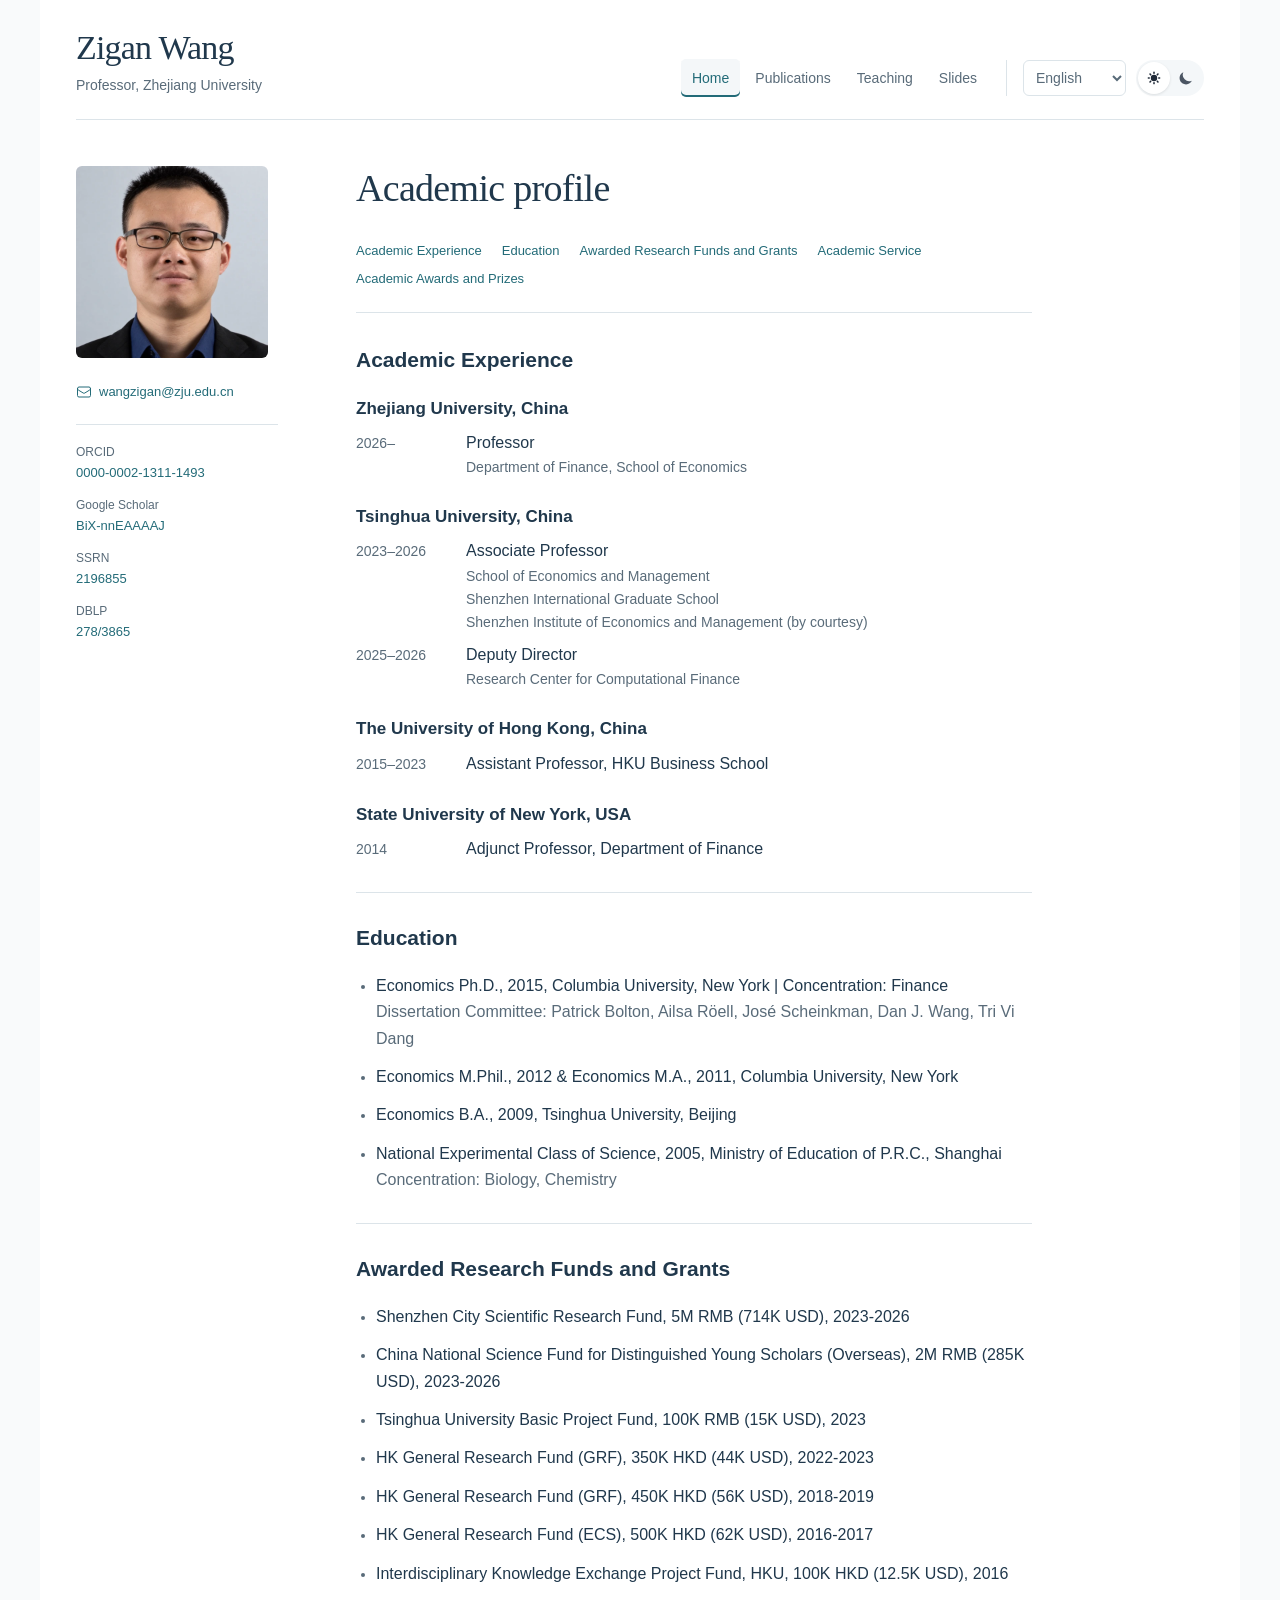
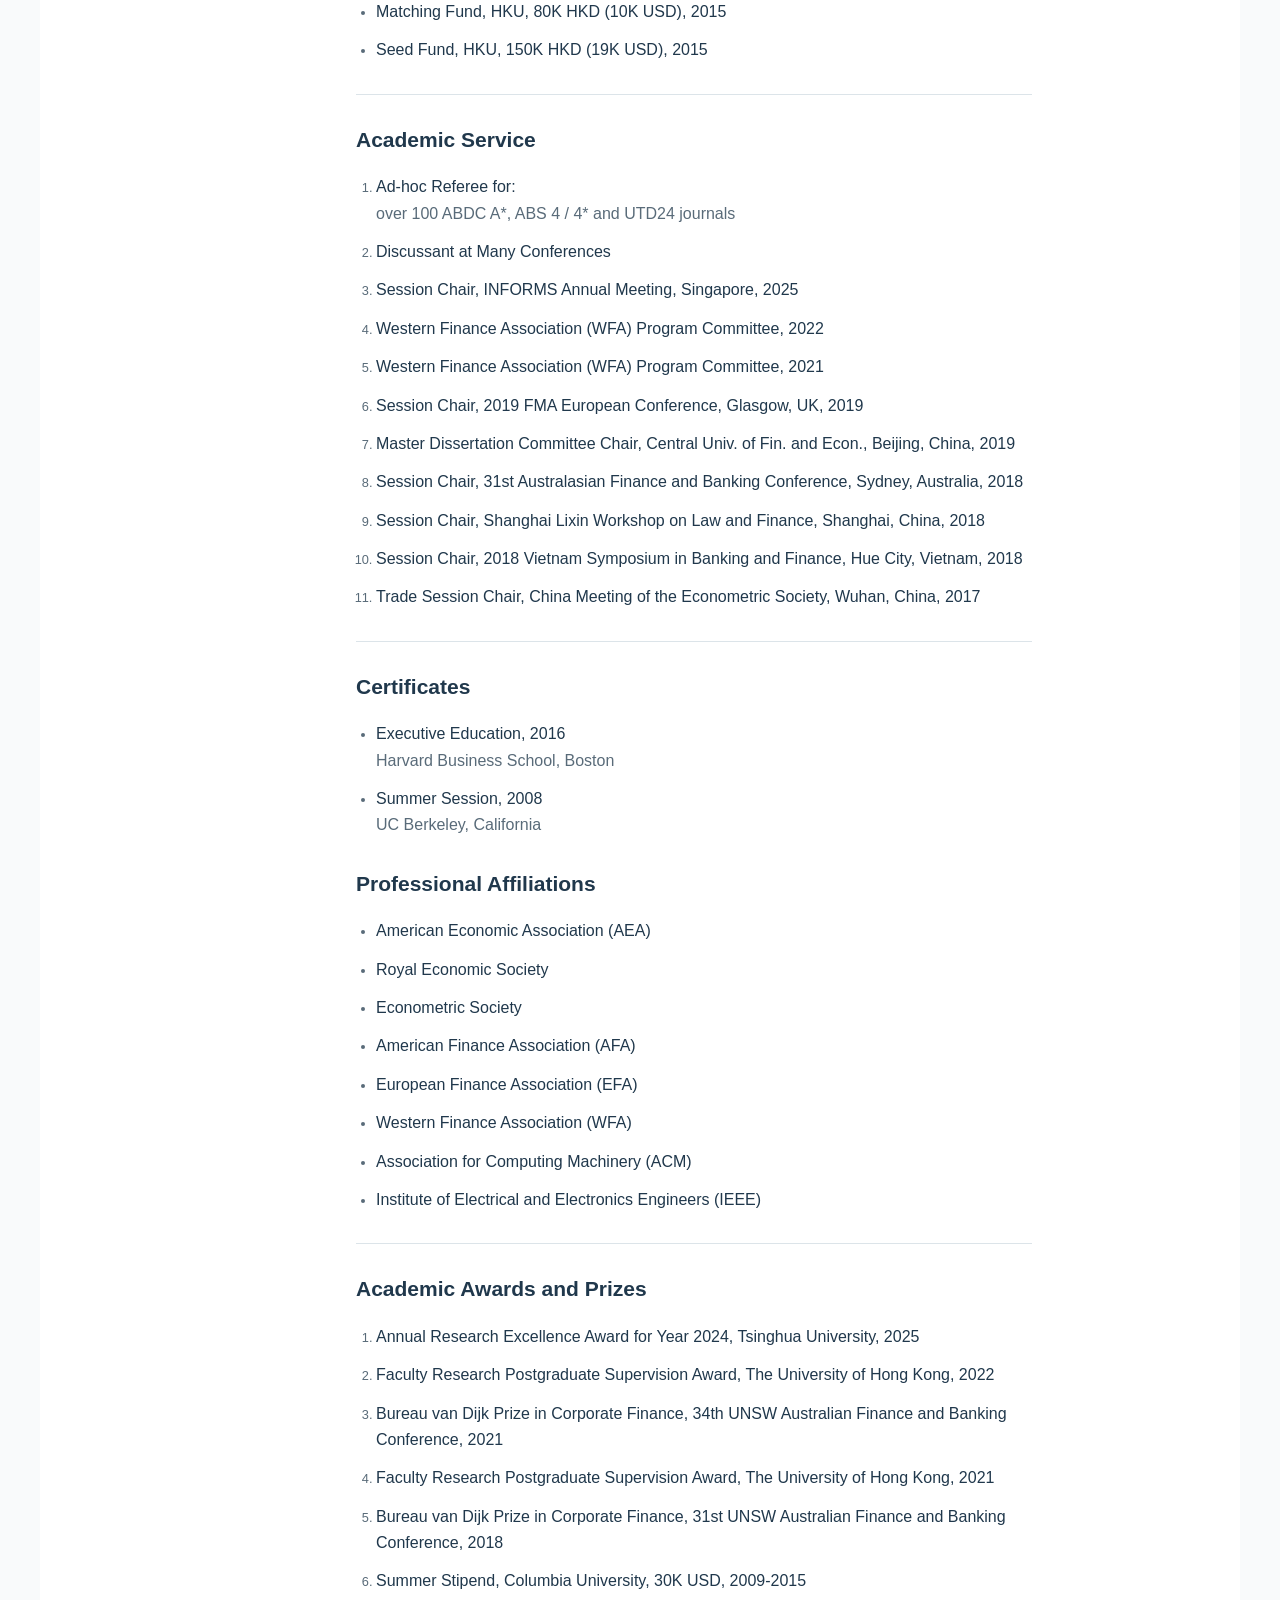
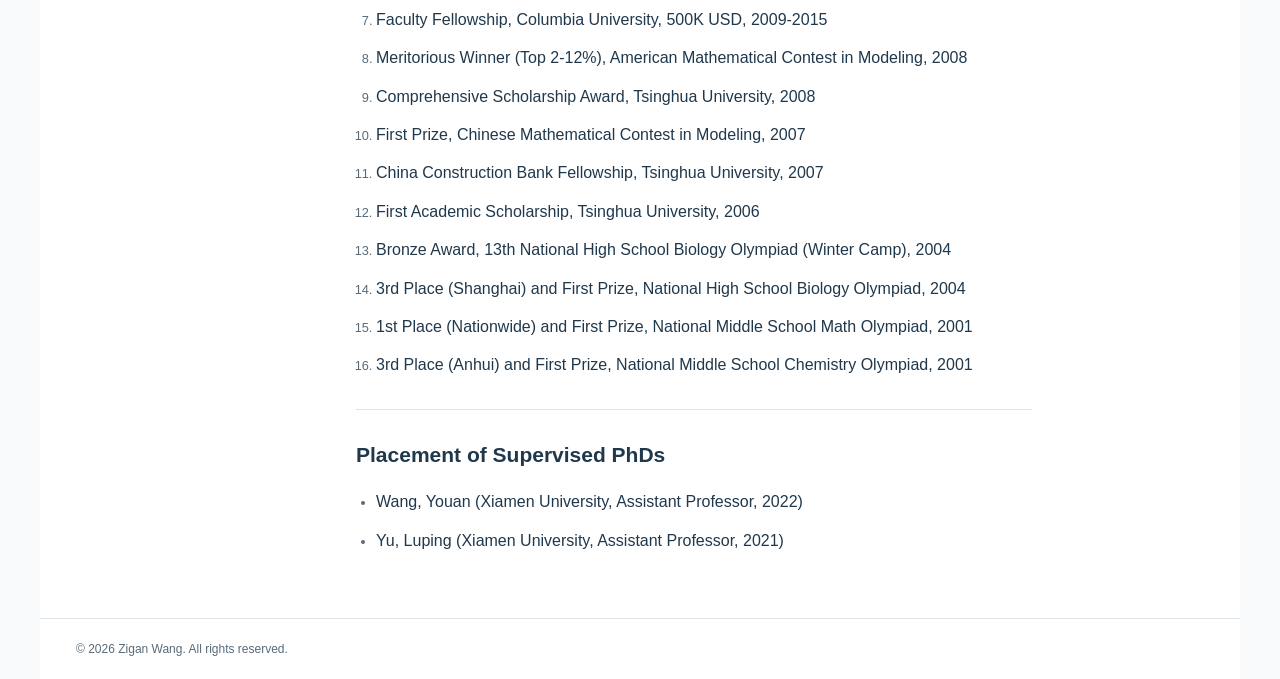
==== commit e09eafe2: "Rename Employment to Academic Experience Update the English heading and section link. Refresh script" ====
--- a/index.html
+++ b/index.html
@@ -99,10 +99,10 @@
             <div id="sidebar"></div>
 
             <main id="main-content" class="site-main home-main" tabindex="-1">
-<div class="page-heading"><h1 class="page-title" data-i18n="layout.profile">Academic profile</h1><nav class="section-nav" aria-label="Profile sections"><a href="#employment" data-i18n="sections.employment">Employment</a><a href="#education" data-i18n="sections.education">Education</a><a href="#grants" data-i18n="sections.grants">Awarded Research Funds and Grants</a><a href="#service" data-i18n="sections.service">Academic Service</a><a href="#awards" data-i18n="sections.awards">Academic Awards and Prizes</a></nav></div>
+<div class="page-heading"><h1 class="page-title" data-i18n="layout.profile">Academic profile</h1><nav class="section-nav" aria-label="Profile sections"><a href="#employment" data-i18n="sections.employment">Academic Experience</a><a href="#education" data-i18n="sections.education">Education</a><a href="#grants" data-i18n="sections.grants">Awarded Research Funds and Grants</a><a href="#service" data-i18n="sections.service">Academic Service</a><a href="#awards" data-i18n="sections.awards">Academic Awards and Prizes</a></nav></div>
 
                 <section id="employment" class="home-section">
-                    <h2 class="text-xl font-bold text-section dark:text-blue-400 mb-4" data-i18n="sections.employment">Employment</h2>
+                    <h2 class="text-xl font-bold text-section dark:text-blue-400 mb-4" data-i18n="sections.employment">Academic Experience</h2>
                     <ul class="emp-list">
                         <li>
                             <div class="emp-org" data-i18n="employment.zju.name">Zhejiang University, China</div>
@@ -245,6 +245,6 @@
 
     <div id="back-to-top"></div>
 
-    <script src="main.js?v=20260914c"></script>
+    <script src="main.js?v=20260914d"></script>
 </body>
 </html>
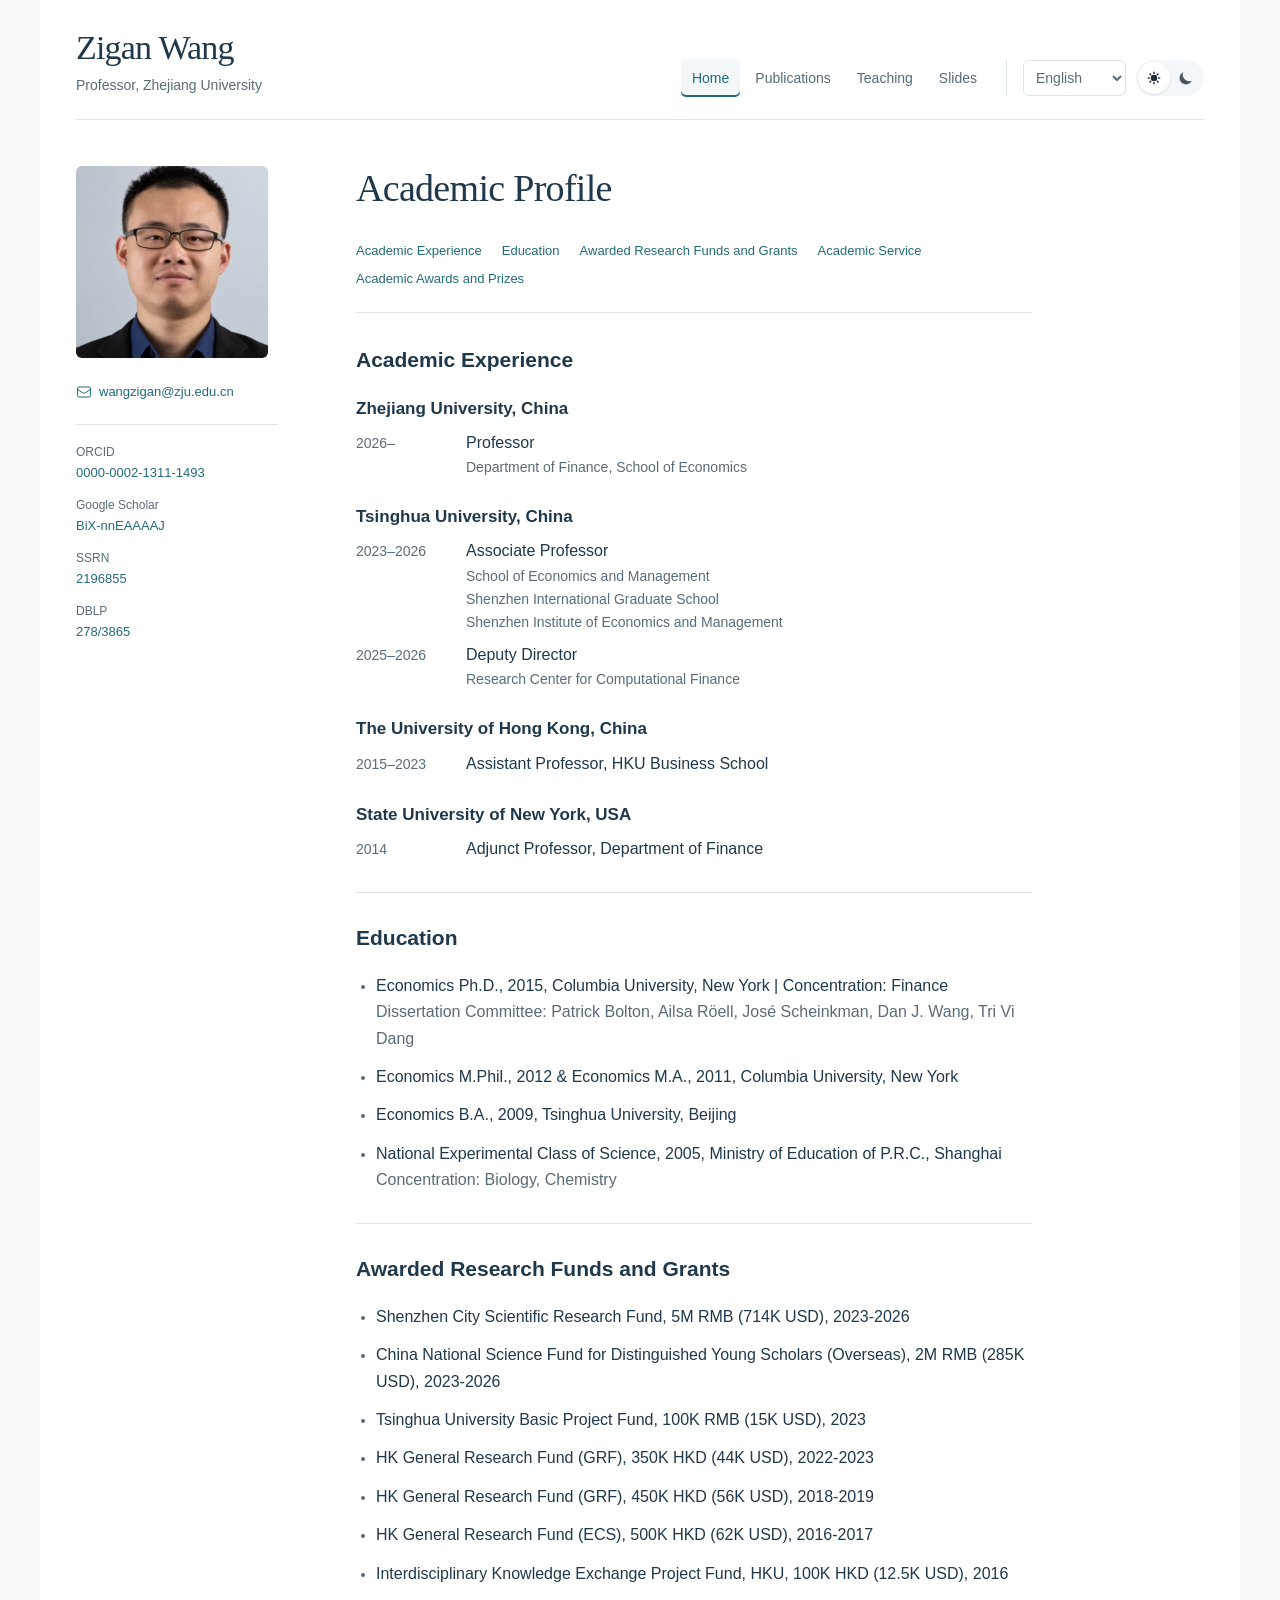
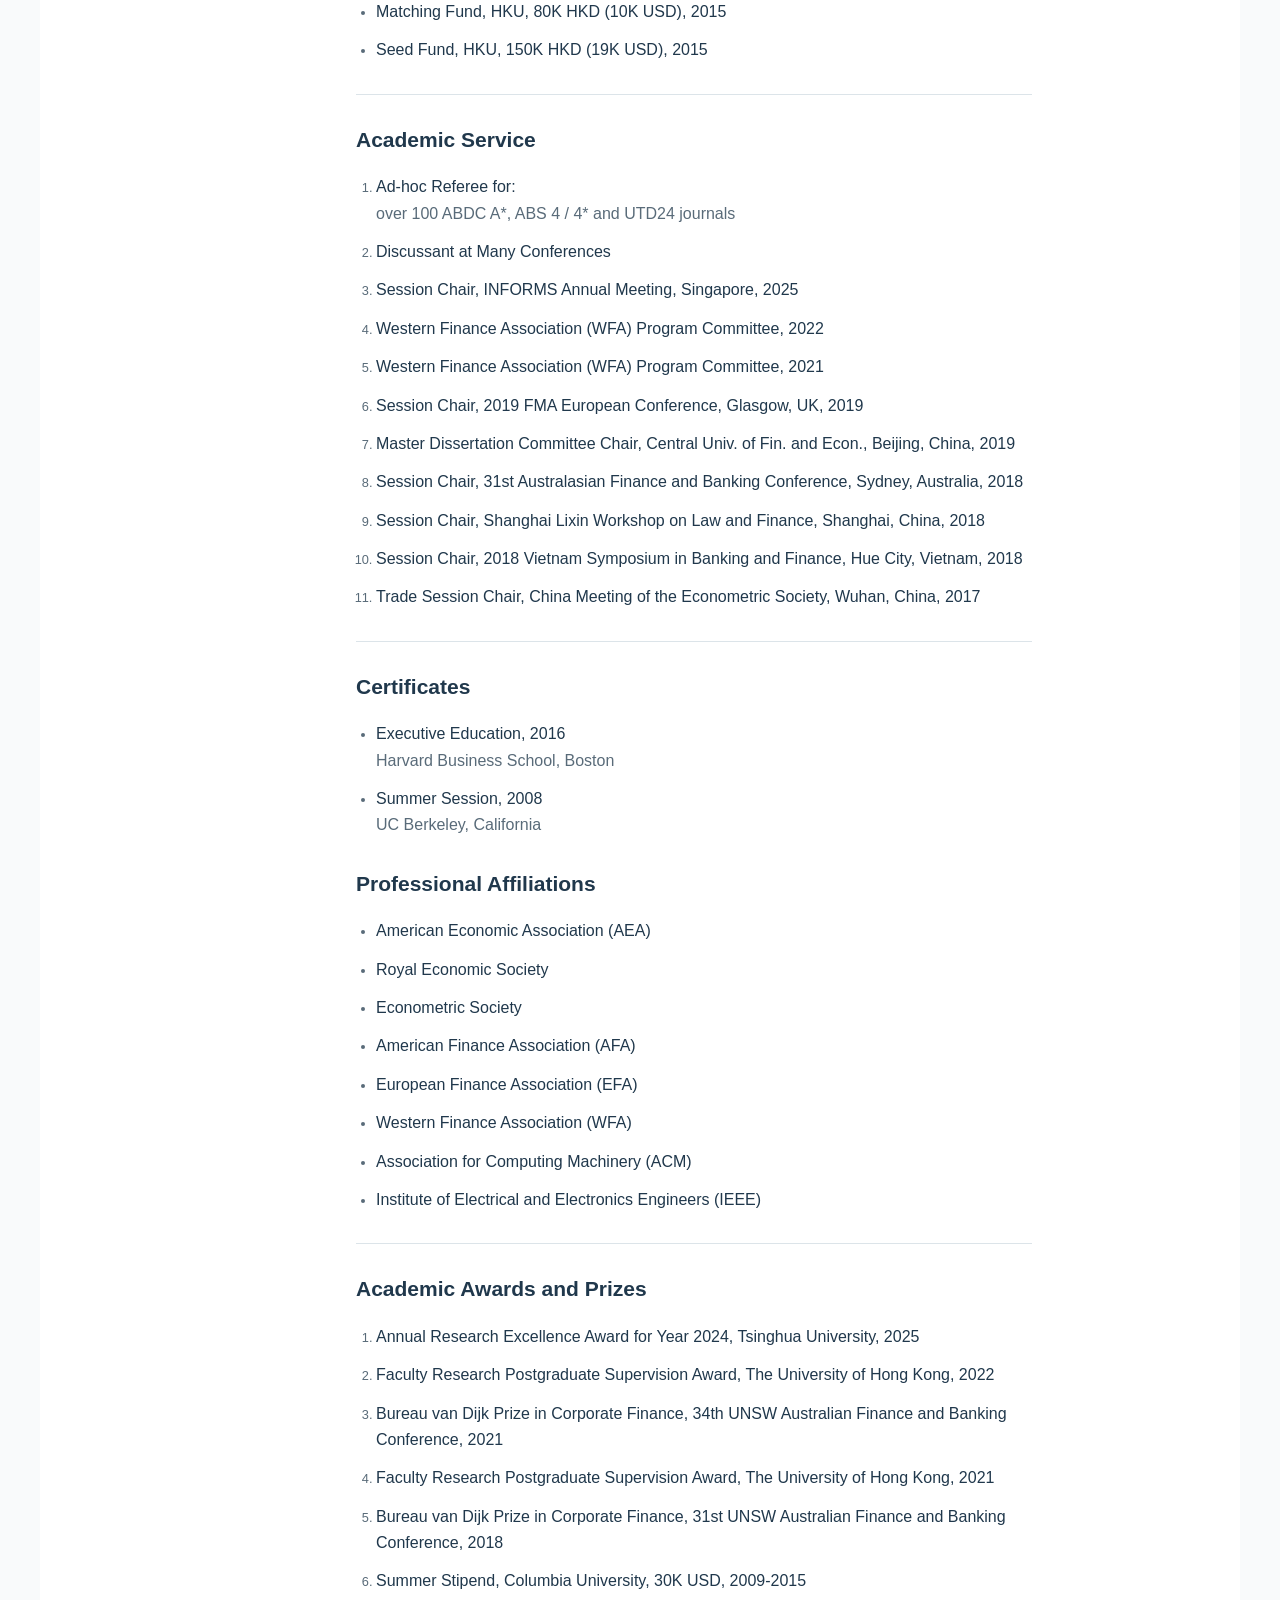
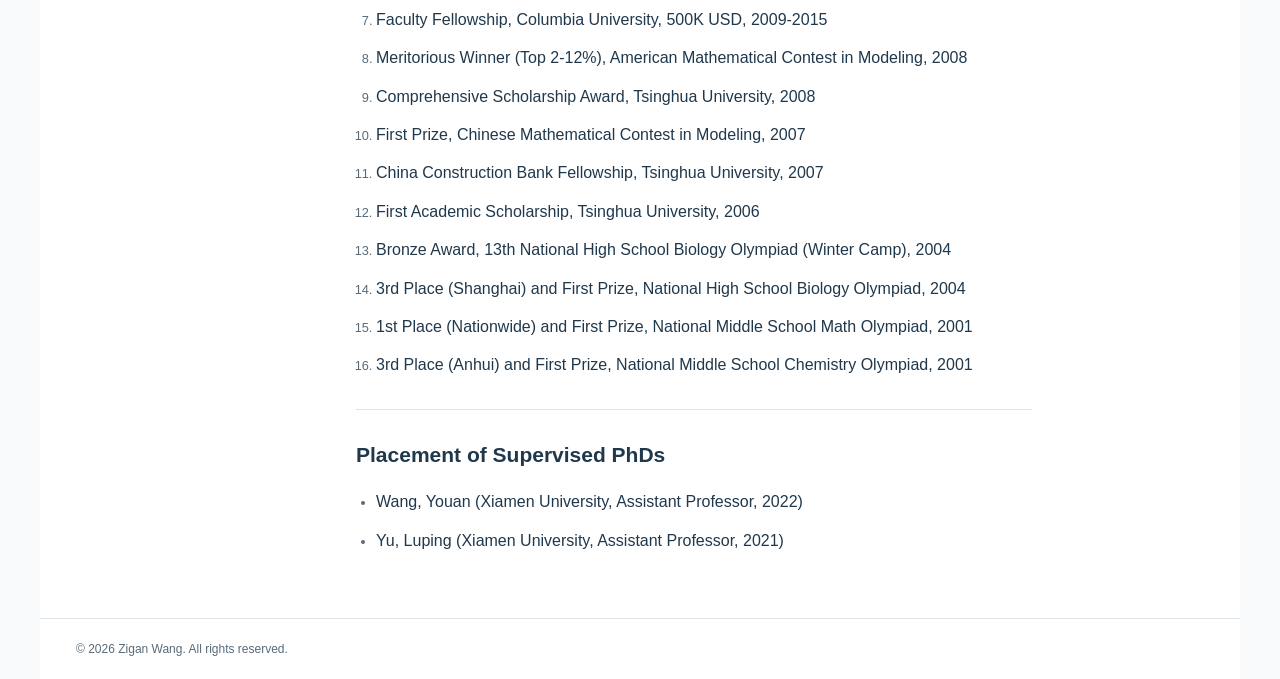
==== commit 5a011633: "Align academic role details and refresh regional visibility Place Australian faculty and school name" ====
--- a/index.html
+++ b/index.html
@@ -99,7 +99,7 @@
             <div id="sidebar"></div>
 
             <main id="main-content" class="site-main home-main" tabindex="-1">
-<div class="page-heading"><h1 class="page-title" data-i18n="layout.profile">Academic profile</h1><nav class="section-nav" aria-label="Profile sections"><a href="#employment" data-i18n="sections.employment">Academic Experience</a><a href="#education" data-i18n="sections.education">Education</a><a href="#grants" data-i18n="sections.grants">Awarded Research Funds and Grants</a><a href="#service" data-i18n="sections.service">Academic Service</a><a href="#awards" data-i18n="sections.awards">Academic Awards and Prizes</a></nav></div>
+<div class="page-heading"><h1 class="page-title" data-i18n="layout.profile">Academic Profile</h1><nav class="section-nav" aria-label="Profile sections"><a href="#employment" data-i18n="sections.employment">Academic Experience</a><a href="#education" data-i18n="sections.education">Education</a><a href="#grants" data-i18n="sections.grants">Awarded Research Funds and Grants</a><a href="#service" data-i18n="sections.service">Academic Service</a><a href="#awards" data-i18n="sections.awards">Academic Awards and Prizes</a></nav></div>
 
                 <section id="employment" class="home-section">
                     <h2 class="text-xl font-bold text-section dark:text-blue-400 mb-4" data-i18n="sections.employment">Academic Experience</h2>
@@ -111,7 +111,7 @@
                         <li data-region-slot="employment" hidden></li>
                         <li>
                             <div class="emp-org" data-i18n="employment.tsinghua.name">Tsinghua University, China</div>
-                            <div class="emp-row"><span class="emp-years">2023–2026</span><div><div class="emp-role" data-i18n="employment.tsinghua.title">Associate Professor</div><div class="emp-unit" data-i18n="employment.tsinghua.unit1">School of Economics and Management</div><div class="emp-unit" data-i18n="employment.tsinghua.unit2">Shenzhen International Graduate School</div><div class="emp-unit" data-i18n="employment.tsinghua.unit3">Shenzhen Institute of Economics and Management (by courtesy)</div></div></div>
+                            <div class="emp-row"><span class="emp-years">2023–2026</span><div><div class="emp-role" data-i18n="employment.tsinghua.title">Associate Professor</div><div class="emp-unit" data-i18n="employment.tsinghua.unit1">School of Economics and Management</div><div class="emp-unit" data-i18n="employment.tsinghua.unit2">Shenzhen International Graduate School</div><div class="emp-unit" data-i18n="employment.tsinghua.unit3">Shenzhen Institute of Economics and Management</div></div></div>
                             <div class="emp-row"><span class="emp-years">2025–2026</span><div><div class="emp-role" data-i18n="employment.tsinghua.deputy">Deputy Director</div><div class="emp-unit" data-i18n="employment.tsinghua.center">Research Center for Computational Finance</div></div></div>
                         </li>
                         <li>
@@ -245,6 +245,6 @@
 
     <div id="back-to-top"></div>
 
-    <script src="main.js?v=20260914d"></script>
+    <script src="main.js?v=20260914e"></script>
 </body>
 </html>
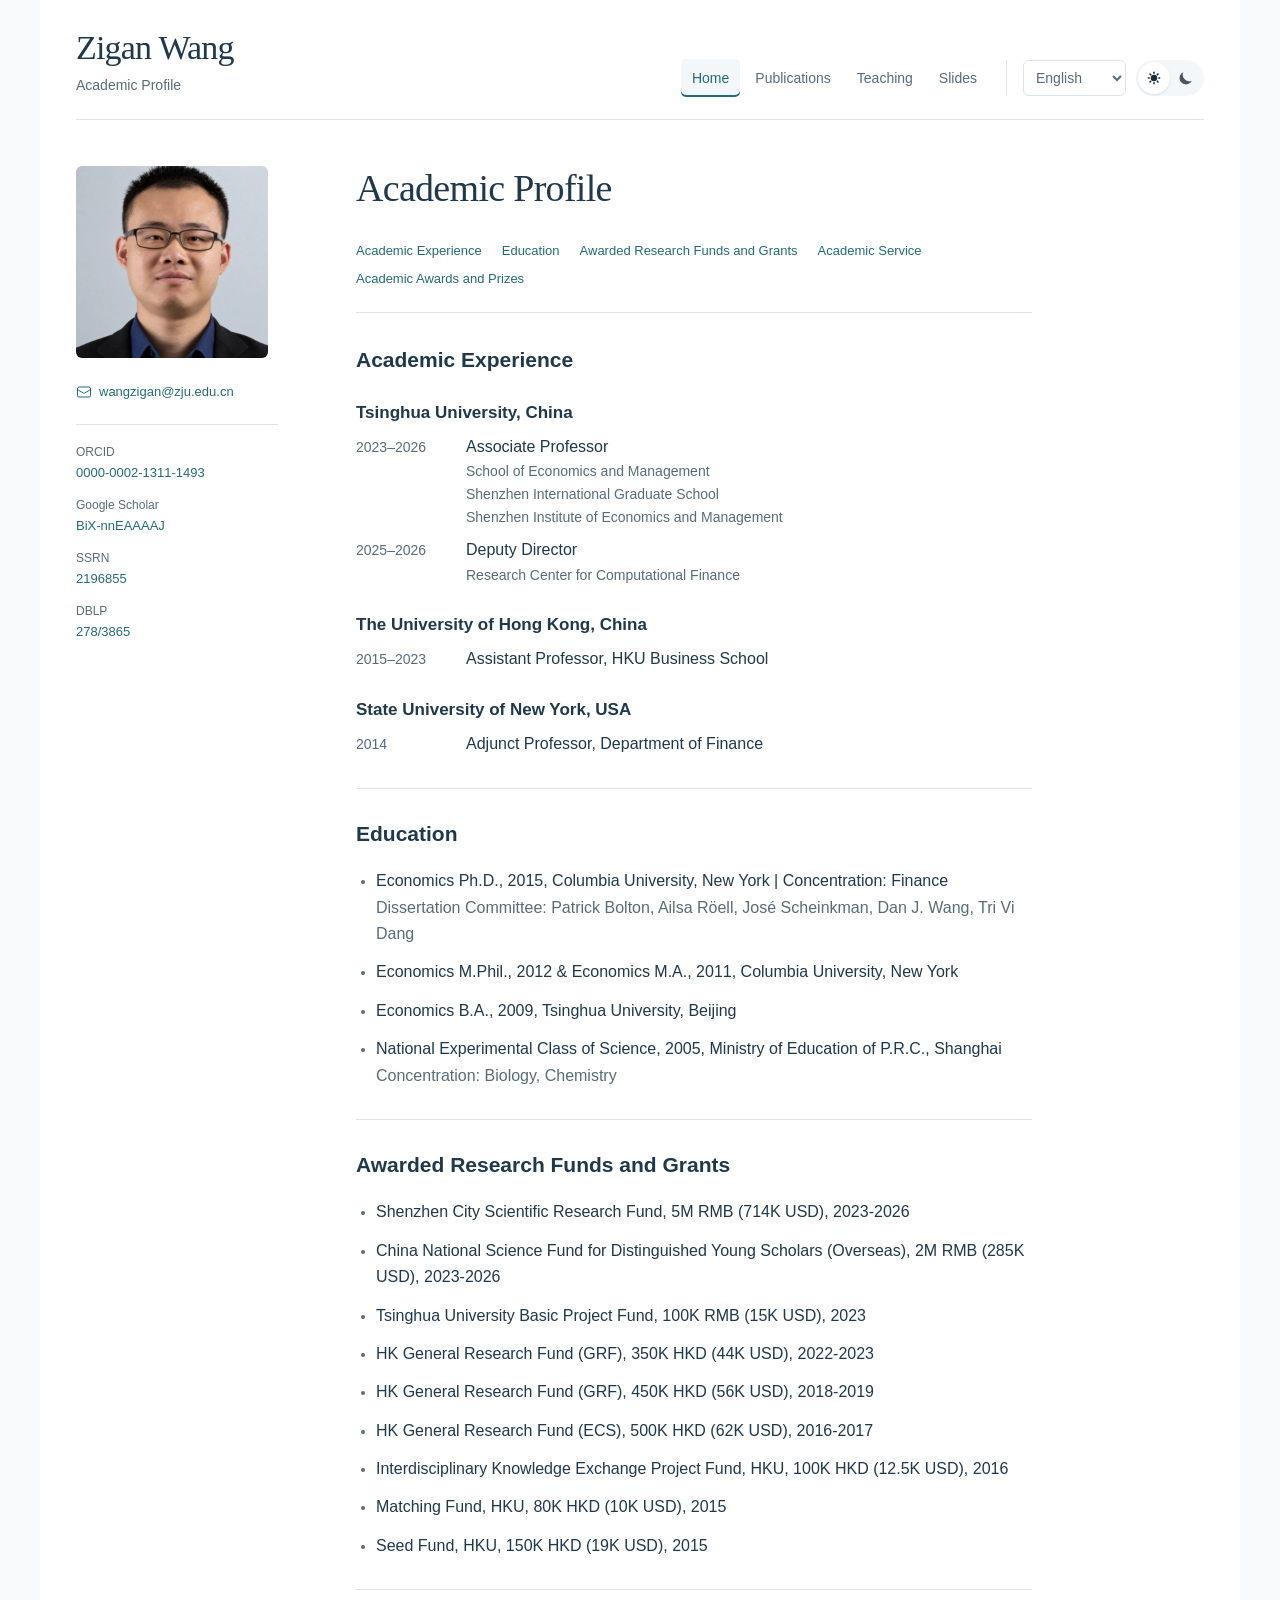
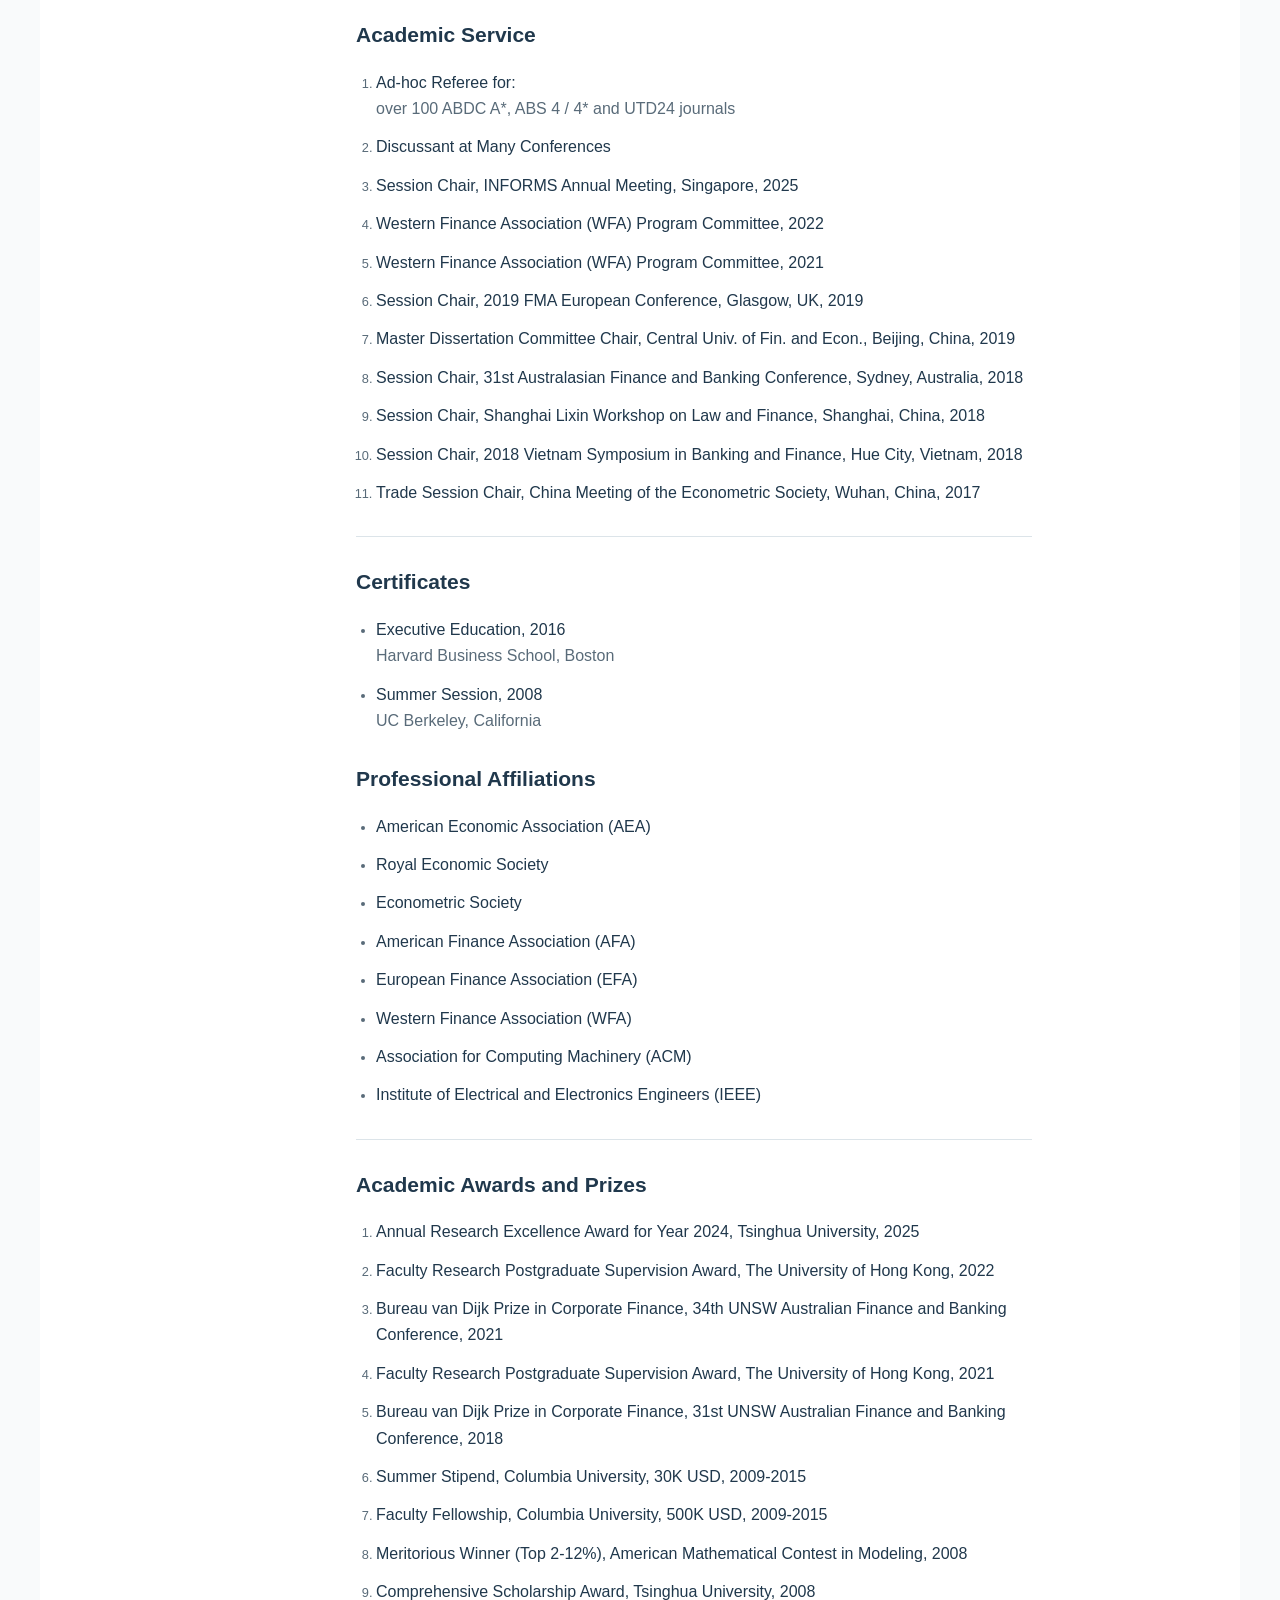
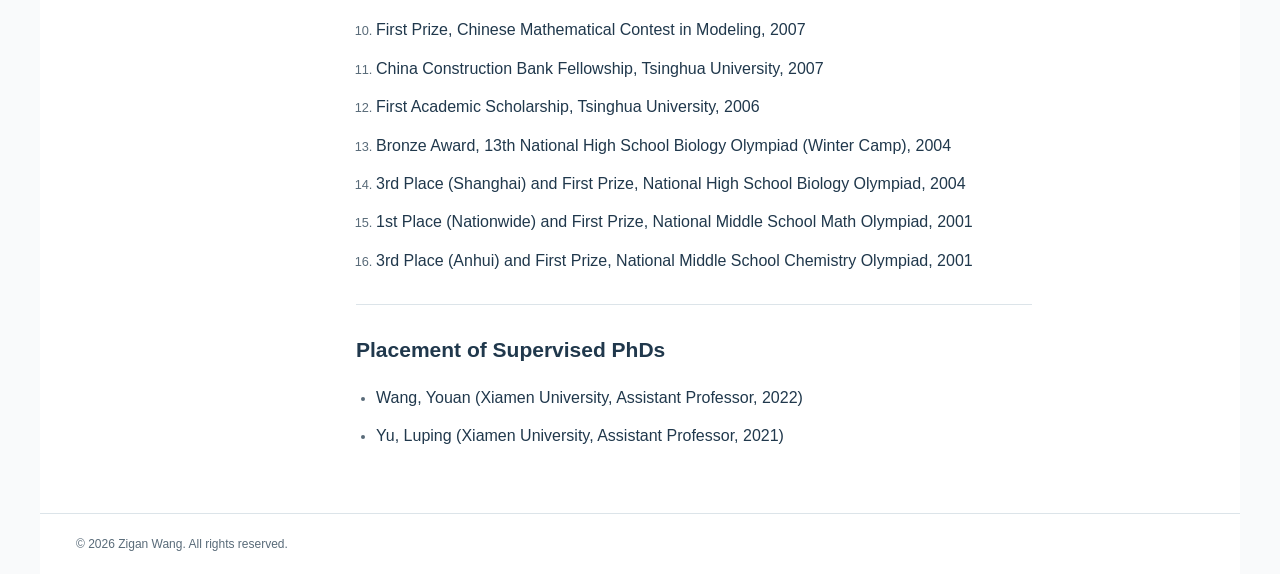
==== commit f1035301: "Hide Zhejiang appointment for Australian visitors and neutralize shared profile metadata" ====
--- a/index.html
+++ b/index.html
@@ -5,8 +5,8 @@
     <meta name="viewport" content="width=device-width, initial-scale=1.0">
     <meta http-equiv="X-UA-Compatible" content="IE=edge">
     <meta name="author" content="Zigan Wang">
-    <meta name="description" content="Zigan Wang is a Professor at Zhejiang University specializing in Applied Microeconomics, International Economics, Environmental Economics, and Fintech. Expert in machine learning applications in finance.">
-    <meta name="keywords" content="Zigan Wang, Professor, Zhejiang University, Economics, Finance, Machine Learning, Fintech, Environmental Economics, International Economics">
+    <meta name="description" content="Zigan Wang conducts research in Applied Microeconomics, International Economics, Environmental Economics, and Fintech. Expert in machine learning applications in finance.">
+    <meta name="keywords" content="Zigan Wang, Economics, Finance, Machine Learning, Fintech, Environmental Economics, International Economics">
     <meta name="robots" content="index, follow">
     <meta name="language" content="en-US">
     <link rel="canonical" href="https://wangzigan.com/">
@@ -18,17 +18,17 @@
     <link rel="alternate" hreflang="x-default" href="https://wangzigan.com/">
     <meta property="og:type" content="website">
     <meta property="og:url" content="https://wangzigan.com/">
-    <meta property="og:title" content="Zigan Wang - Professor, Zhejiang University">
-    <meta property="og:description" content="Professor at Zhejiang University specializing in Applied Microeconomics, International Economics, Environmental Economics, and Fintech.">
+    <meta property="og:title" content="Zigan Wang - Academic Profile">
+    <meta property="og:description" content="Research in Applied Microeconomics, International Economics, Environmental Economics, and Fintech.">
     <meta property="og:image" content="https://wangzigan.com/assets/avatar-restored.webp">
     <meta property="og:site_name" content="Zigan Wang Academic Homepage">
     <meta property="twitter:card" content="summary_large_image">
     <meta property="twitter:url" content="https://wangzigan.com/">
-    <meta property="twitter:title" content="Zigan Wang - Professor, Zhejiang University">
-    <meta property="twitter:description" content="Professor at Zhejiang University specializing in Applied Microeconomics, International Economics, Environmental Economics, and Fintech.">
+    <meta property="twitter:title" content="Zigan Wang - Academic Profile">
+    <meta property="twitter:description" content="Research in Applied Microeconomics, International Economics, Environmental Economics, and Fintech.">
     <meta property="twitter:image" content="https://wangzigan.com/assets/avatar-restored.webp">
     
-    <title>Zigan Wang - Professor, Zhejiang University | Economics & Fintech Research</title>
+    <title>Zigan Wang - Academic Profile | Economics & Fintech Research</title>
     
 
     <link rel="icon" type="image/svg+xml" href="assets/favicon.svg">
@@ -38,12 +38,6 @@
         "@type": "Person",
         "name": "Zigan Wang",
         "alternateName": "王自干",
-        "jobTitle": "Professor",
-        "worksFor": {
-            "@type": "Organization",
-            "name": "Zhejiang University",
-            "department": "School of Economics"
-        },
         "alumniOf": [
             {
                 "@type": "Organization",
@@ -88,7 +82,7 @@
     </script>
     
     <link rel="stylesheet" href="assets/styles.css?v=20260914c">
-    <link rel="stylesheet" href="assets/design.css?v=20260914c">
+    <link rel="stylesheet" href="assets/design.css?v=20260929a">
 </head>
 
 <body class="bg-gray-50 dark:bg-gray-900 text-gray-800 dark:text-gray-200 transition-colors duration-200 antialiased">
@@ -104,7 +98,7 @@
                 <section id="employment" class="home-section">
                     <h2 class="text-xl font-bold text-section dark:text-blue-400 mb-4" data-i18n="sections.employment">Academic Experience</h2>
                     <ul class="emp-list">
-                        <li>
+                        <li data-region-profile="zju" hidden>
                             <div class="emp-org" data-i18n="employment.zju.name">Zhejiang University, China</div>
                             <div class="emp-row"><span class="emp-years">2026–</span><div><div class="emp-role" data-i18n="employment.zju.title">Professor</div><div class="emp-unit" data-i18n="employment.zju.unit">Department of Finance, School of Economics</div></div></div>
                         </li>
@@ -245,6 +239,6 @@
 
     <div id="back-to-top"></div>
 
-    <script src="main.js?v=20260914e"></script>
+    <script src="main.js?v=20260929a"></script>
 </body>
 </html>
--- a/assets/design.css
+++ b/assets/design.css
@@ -1,3 +1,6 @@
+/* Keep regional content hidden during geolocation, including in print. */
+[data-region-profile][hidden], [data-region-fallback][hidden] { display: none !important; }
+
 /* Shared academic layout. Component selectors keep the utility sheet reusable. */
 :root {
   --page: #f3f6f8;
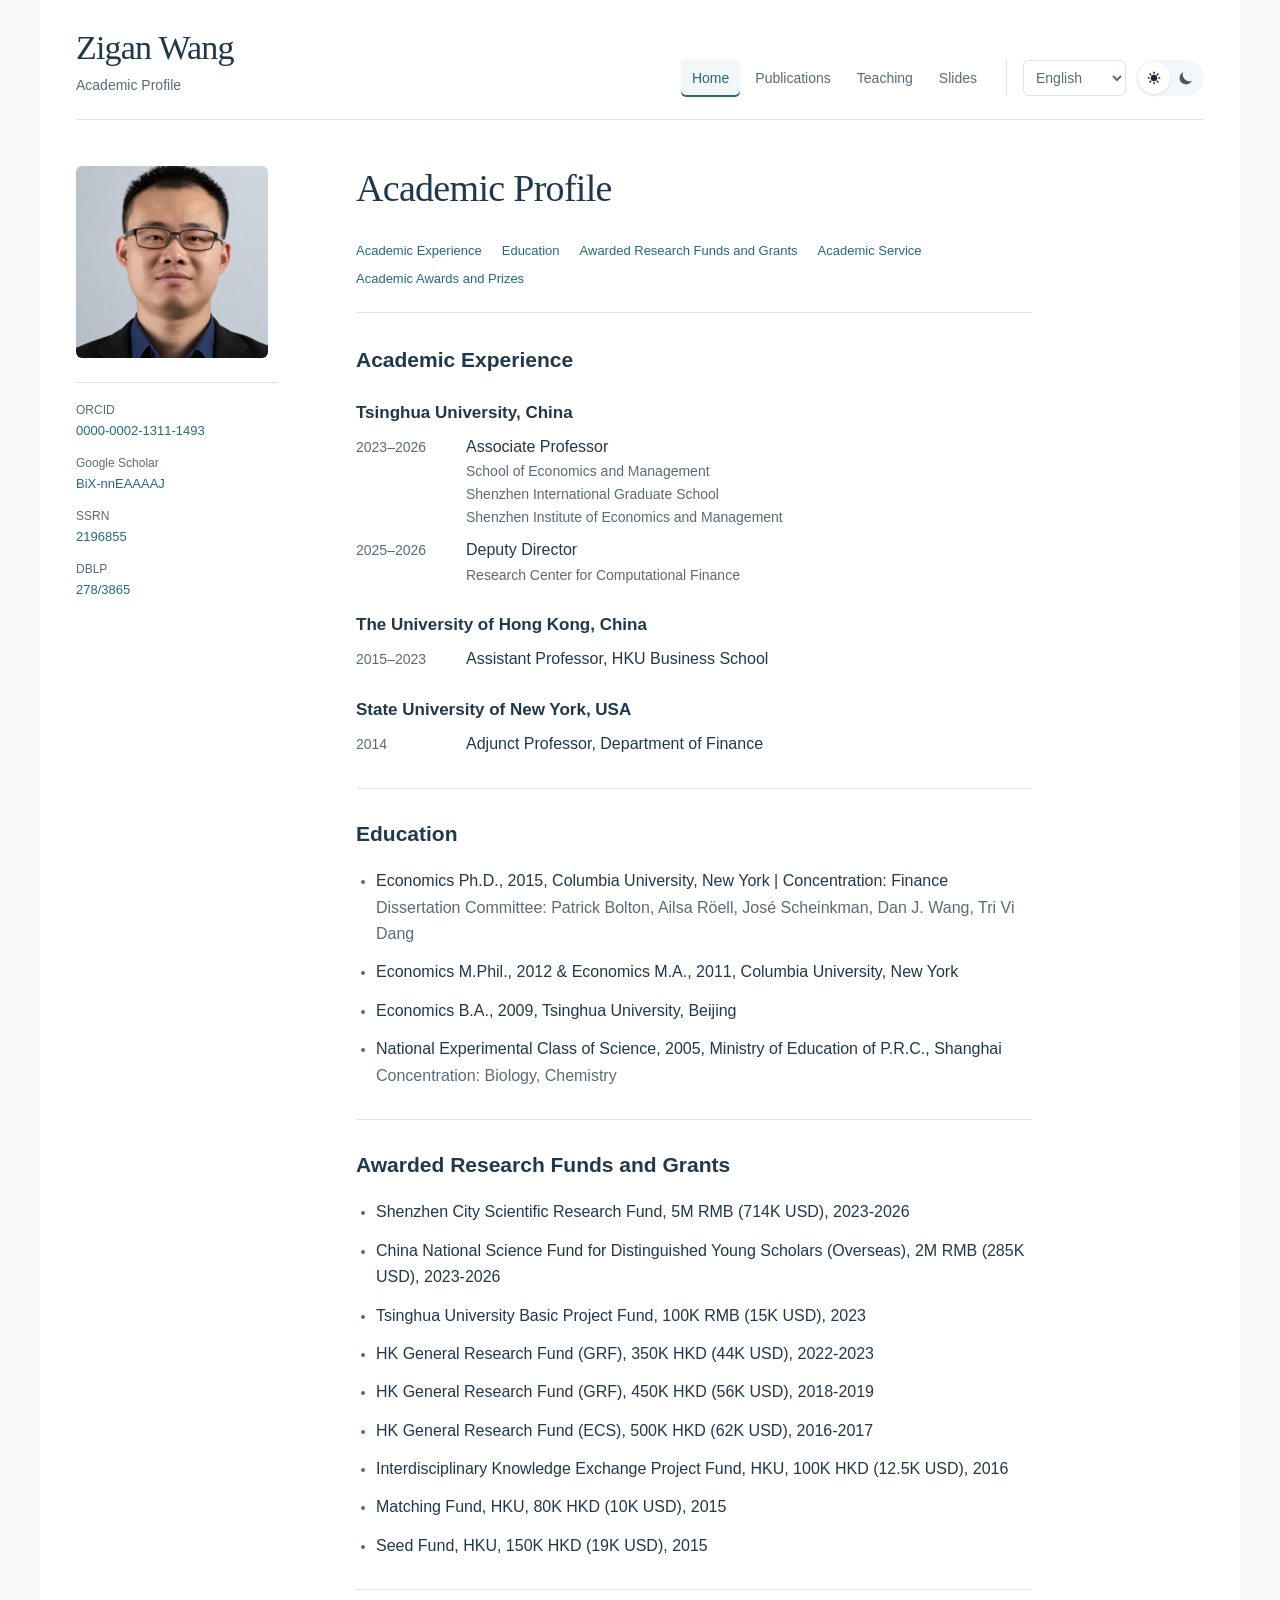
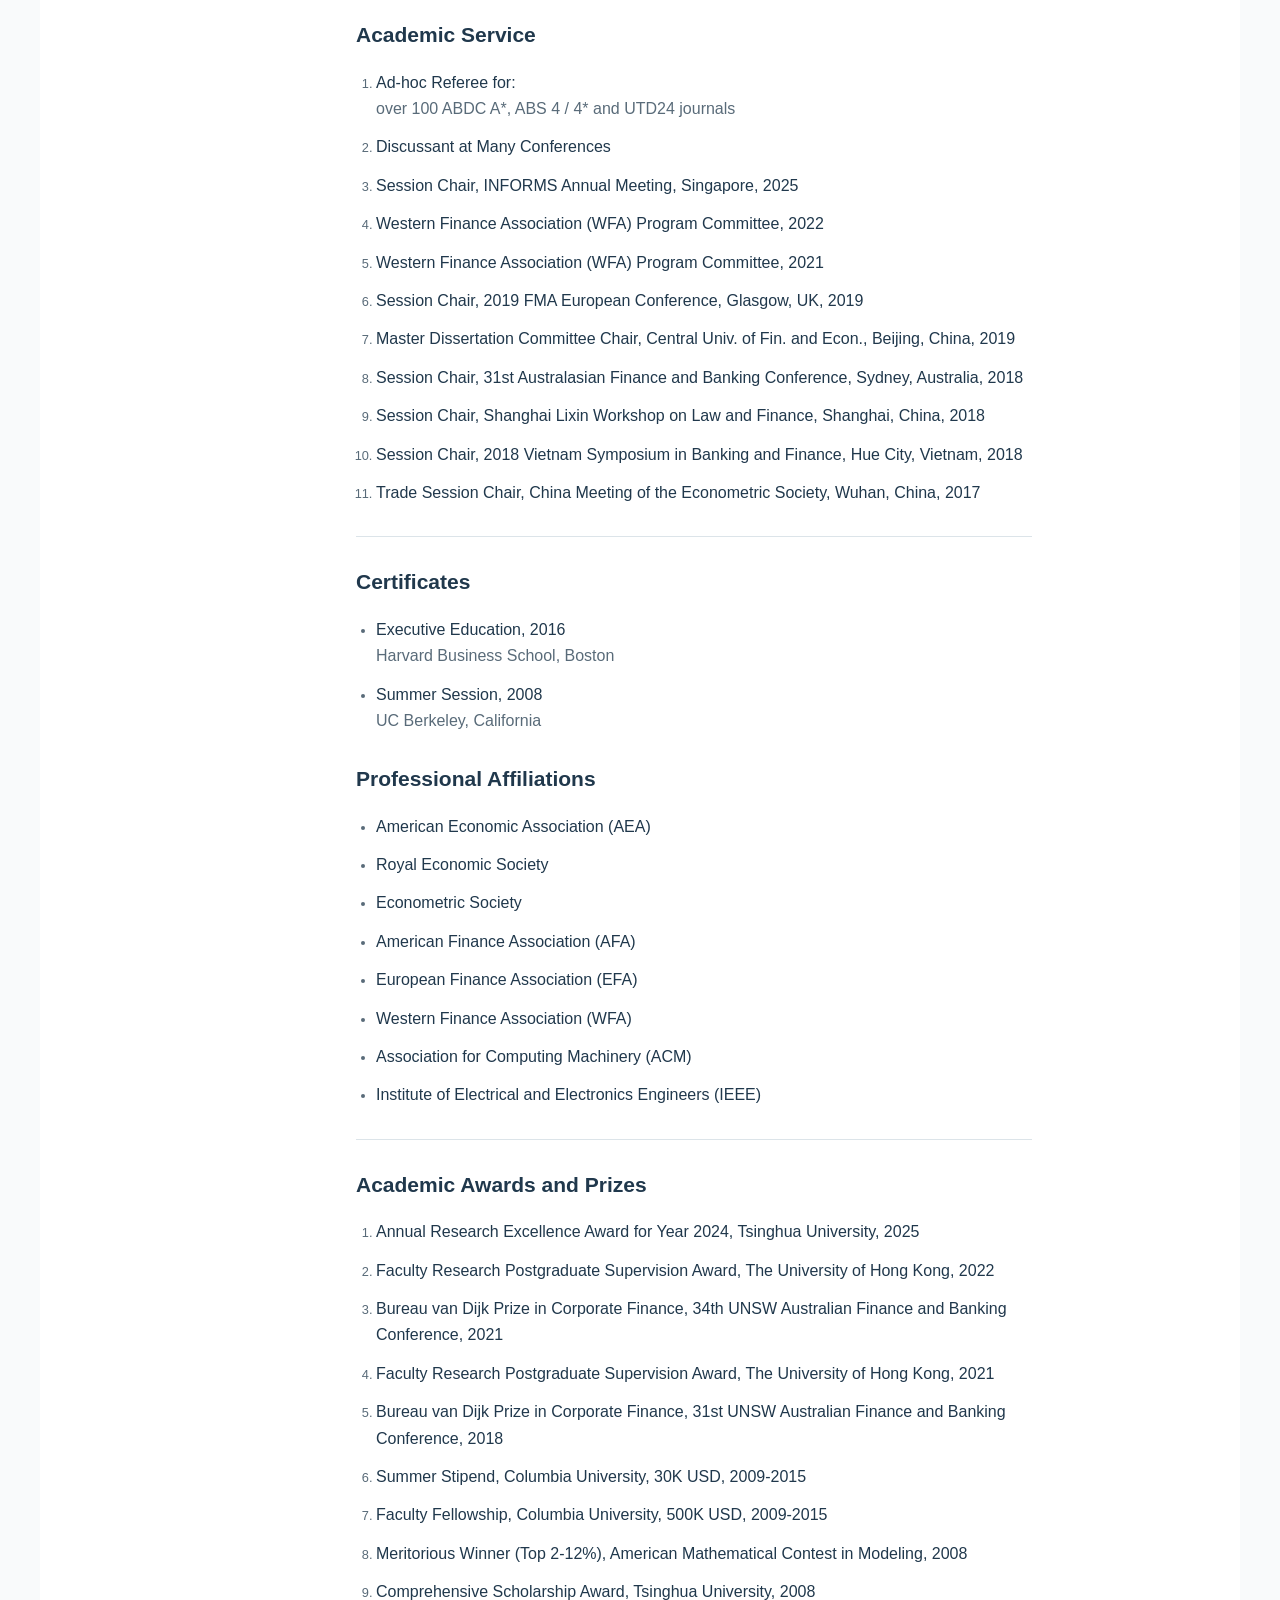
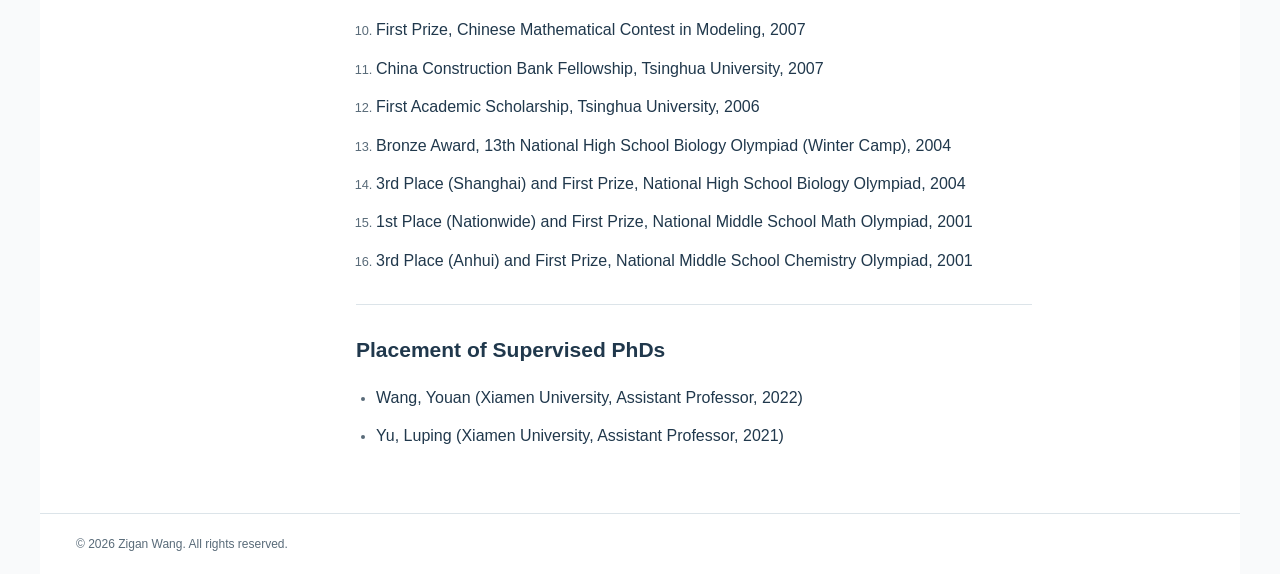
==== commit 68593edb: "Hide Zhejiang email in Australia and apply CN HK MO regional grouping" ====
--- a/index.html
+++ b/index.html
@@ -48,7 +48,6 @@
                 "name": "Tsinghua University"
             }
         ],
-        "email": "wangzigan@zju.edu.cn",
         "image": "https://wangzigan.com/assets/avatar-restored.webp",
         "url": "https://wangzigan.com",
         "sameAs": [
@@ -239,6 +238,6 @@
 
     <div id="back-to-top"></div>
 
-    <script src="main.js?v=20260929a"></script>
+    <script src="main.js?v=20260929b"></script>
 </body>
 </html>
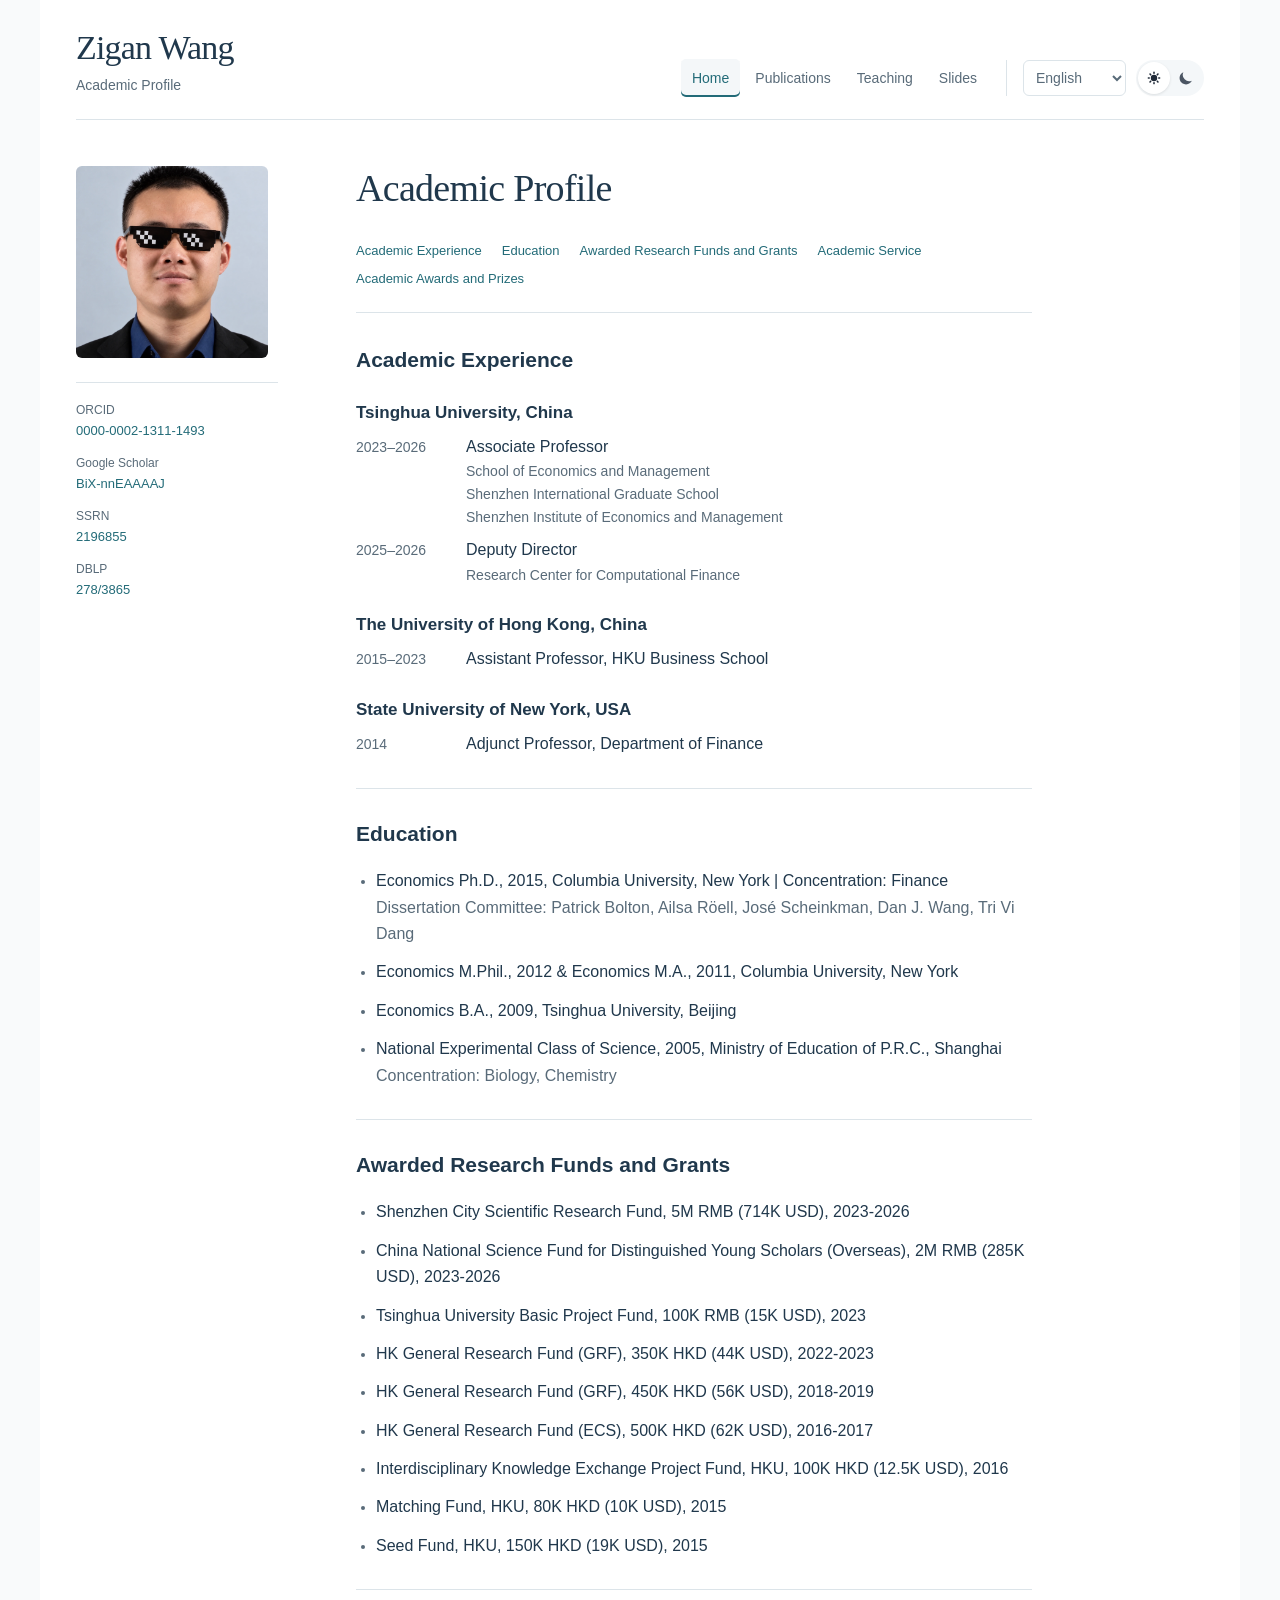
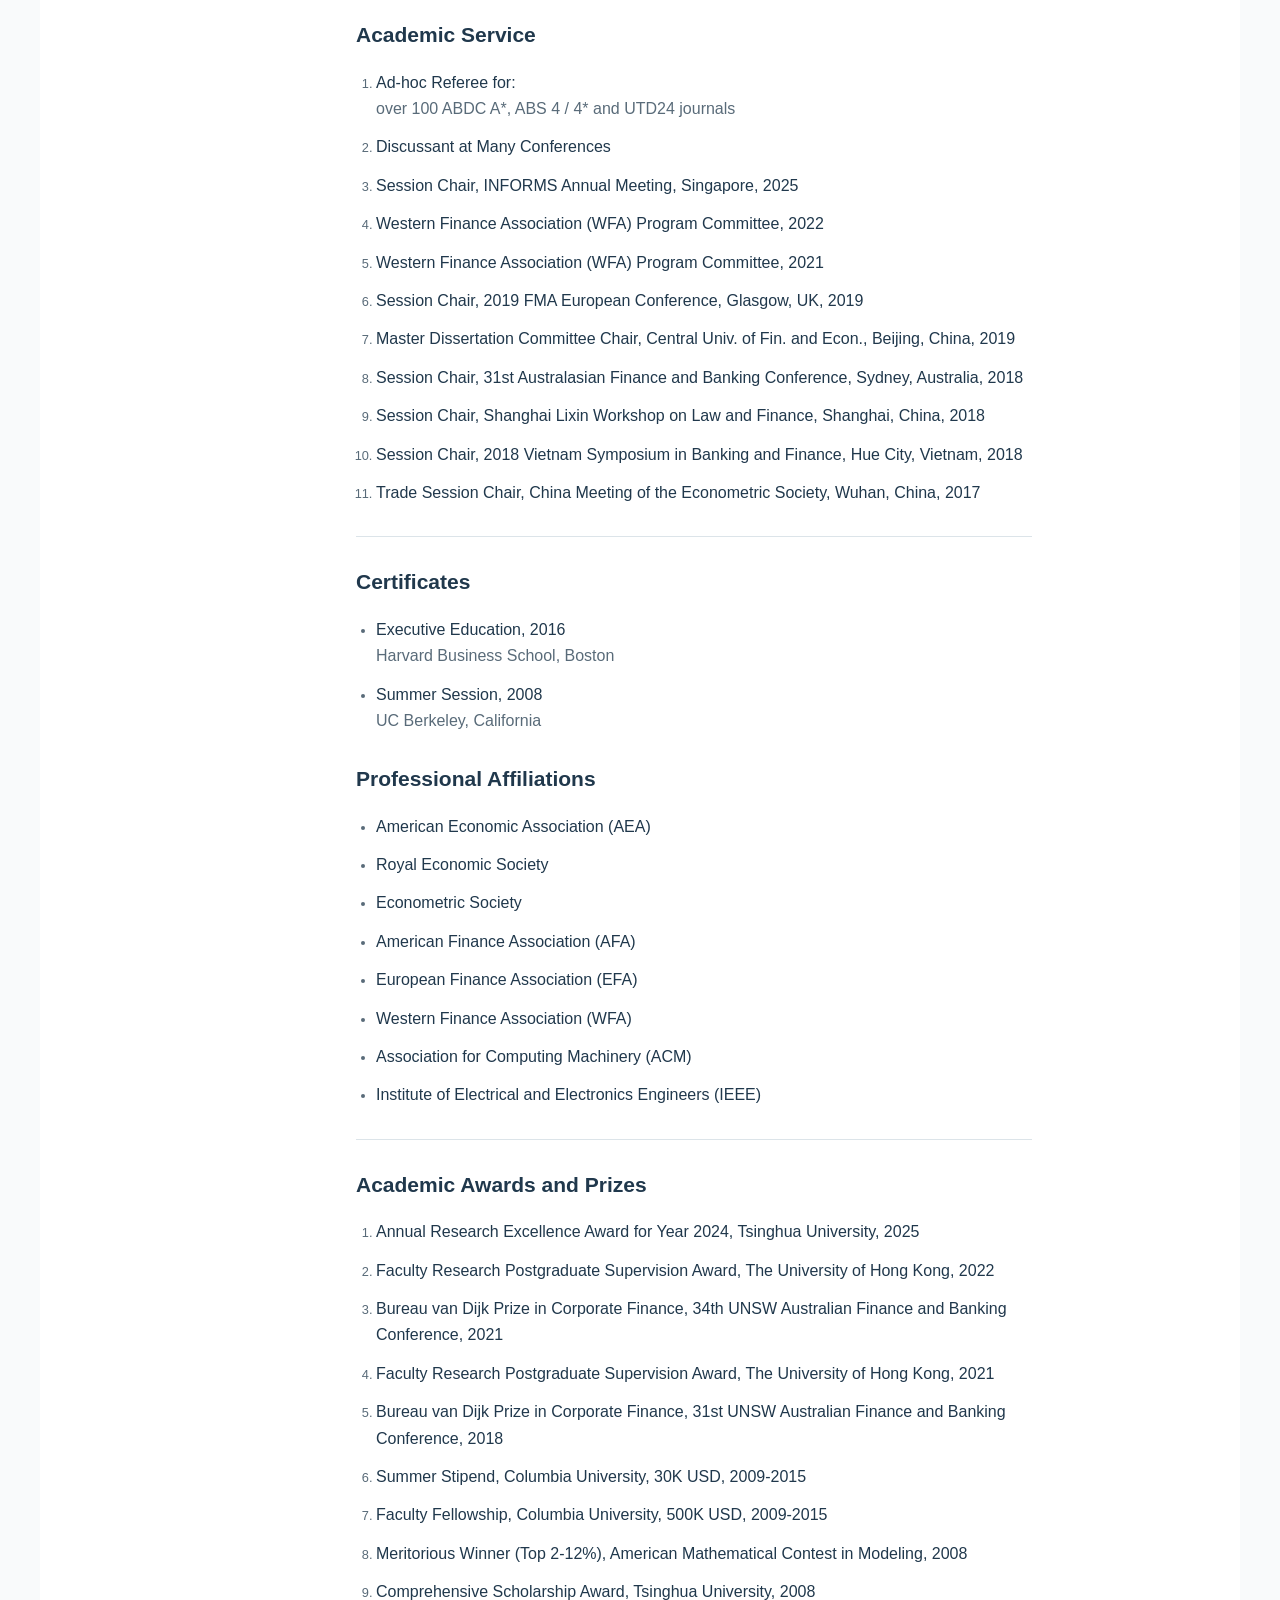
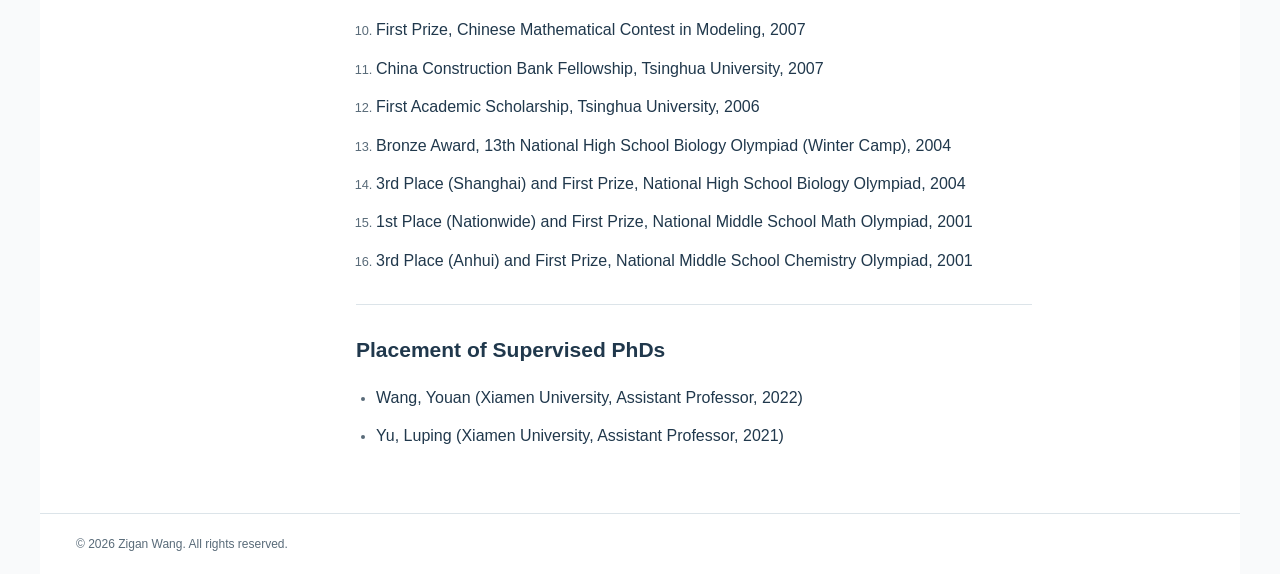
==== commit 9c20eb55: "Replace profile portrait and remove old alternate photos" ====
--- a/index.html
+++ b/index.html
@@ -20,13 +20,13 @@
     <meta property="og:url" content="https://wangzigan.com/">
     <meta property="og:title" content="Zigan Wang - Academic Profile">
     <meta property="og:description" content="Research in Applied Microeconomics, International Economics, Environmental Economics, and Fintech.">
-    <meta property="og:image" content="https://wangzigan.com/assets/avatar-restored.webp">
+    <meta property="og:image" content="https://wangzigan.com/assets/avatar-updated.webp">
     <meta property="og:site_name" content="Zigan Wang Academic Homepage">
     <meta property="twitter:card" content="summary_large_image">
     <meta property="twitter:url" content="https://wangzigan.com/">
     <meta property="twitter:title" content="Zigan Wang - Academic Profile">
     <meta property="twitter:description" content="Research in Applied Microeconomics, International Economics, Environmental Economics, and Fintech.">
-    <meta property="twitter:image" content="https://wangzigan.com/assets/avatar-restored.webp">
+    <meta property="twitter:image" content="https://wangzigan.com/assets/avatar-updated.webp">
     
     <title>Zigan Wang - Academic Profile | Economics & Fintech Research</title>
     
@@ -48,7 +48,7 @@
                 "name": "Tsinghua University"
             }
         ],
-        "image": "https://wangzigan.com/assets/avatar-restored.webp",
+        "image": "https://wangzigan.com/assets/avatar-updated.webp",
         "url": "https://wangzigan.com",
         "sameAs": [
             "https://papers.ssrn.com/sol3/cf_dev/AbsByAuth.cfm?per_id=2196855"
@@ -238,6 +238,6 @@
 
     <div id="back-to-top"></div>
 
-    <script src="main.js?v=20260929b"></script>
+    <script src="main.js?v=20261007-avatar"></script>
 </body>
 </html>
--- a/assets/design.css
+++ b/assets/design.css
@@ -46,7 +46,7 @@
 .site-shell .site-sidebar { width: auto; height: 100%; padding: 46px 26px 40px 36px; border: 0; background: var(--surface); }
 .sidebar-sticky { position: sticky; top: 28px; }
 .site-sidebar .avatar-image { width: 192px; height: 192px; margin: 0 0 24px; border-radius: 6px; box-shadow: none; transform: none; object-fit: cover; }
-.profile-photo { display: block; max-width: 192px; border-radius: 6px; cursor: pointer; }
+.profile-photo { display: block; max-width: 192px; border-radius: 6px; }
 .profile-photo .avatar-image { margin-bottom: 0; }
 .profile-photo { margin-bottom: 24px; }
 .contact-email { gap: 7px; font-size: 13px; line-height: 1.55; color: var(--accent); }
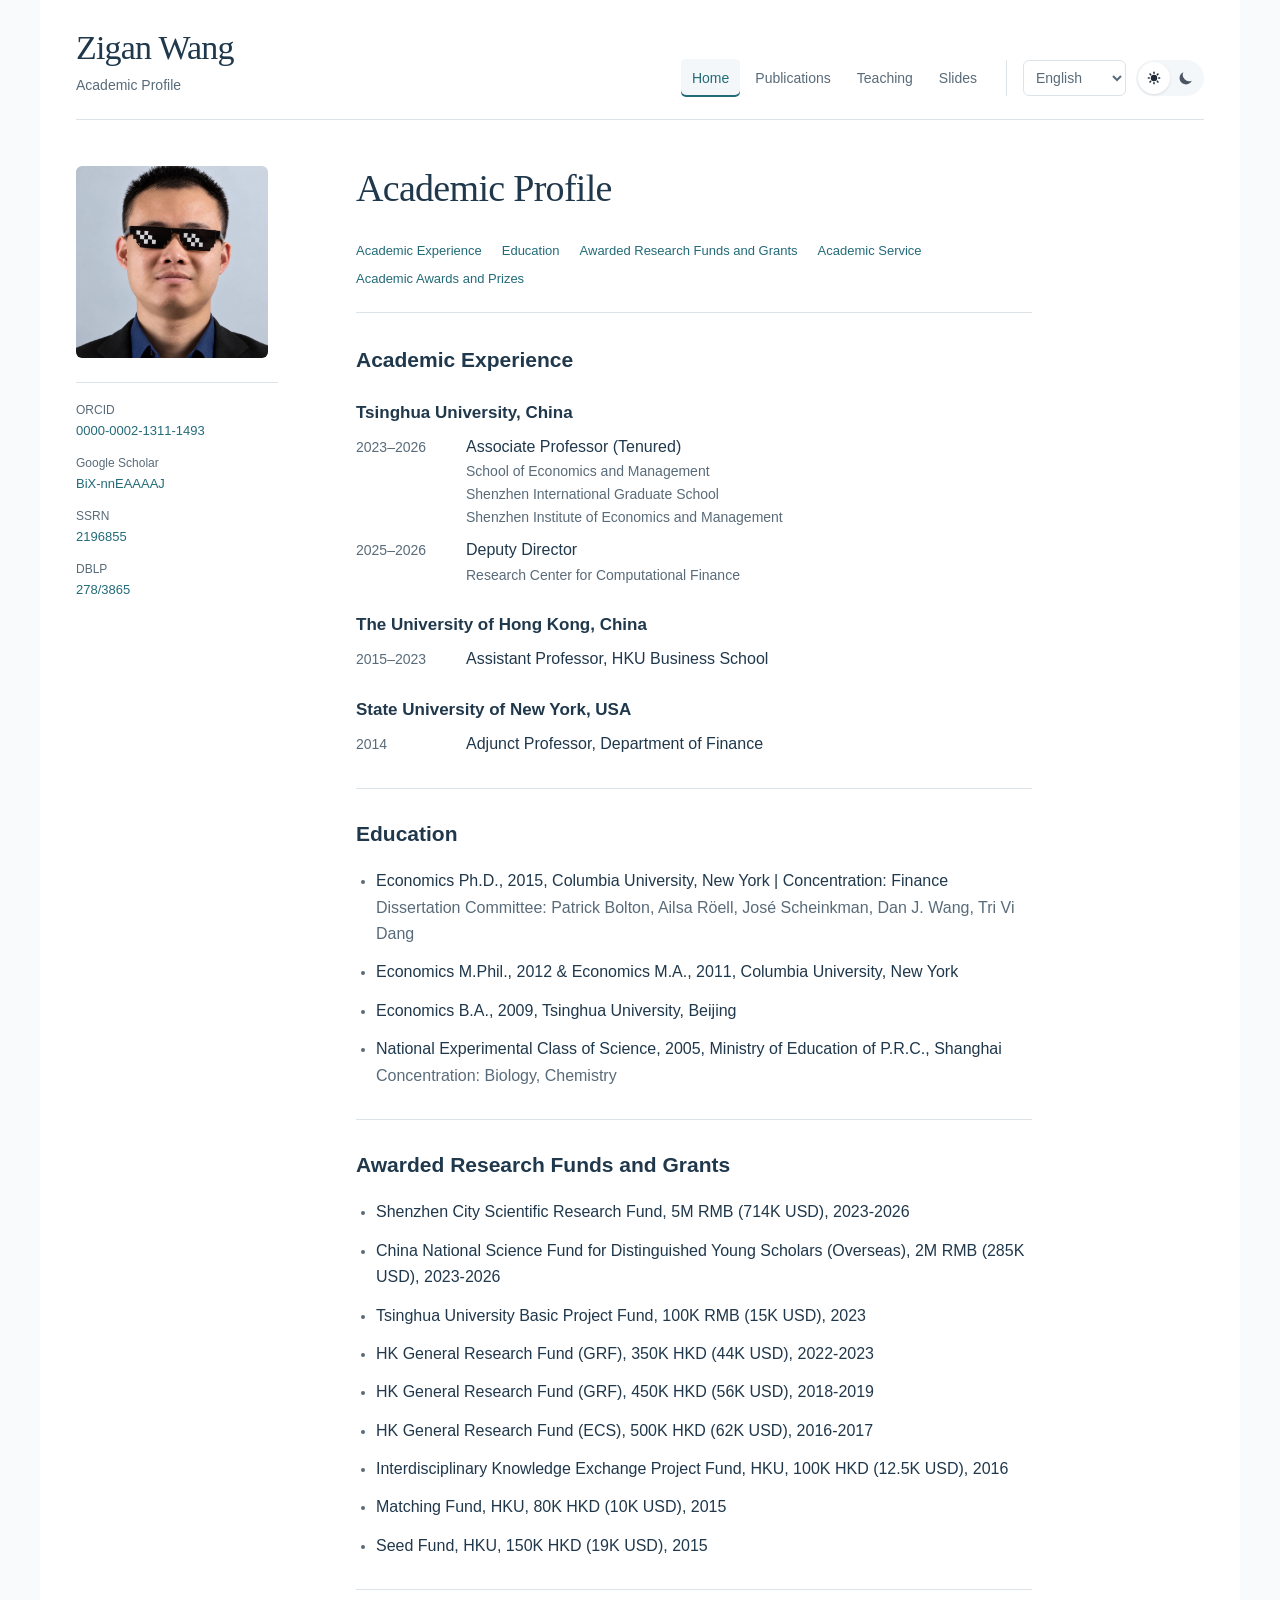
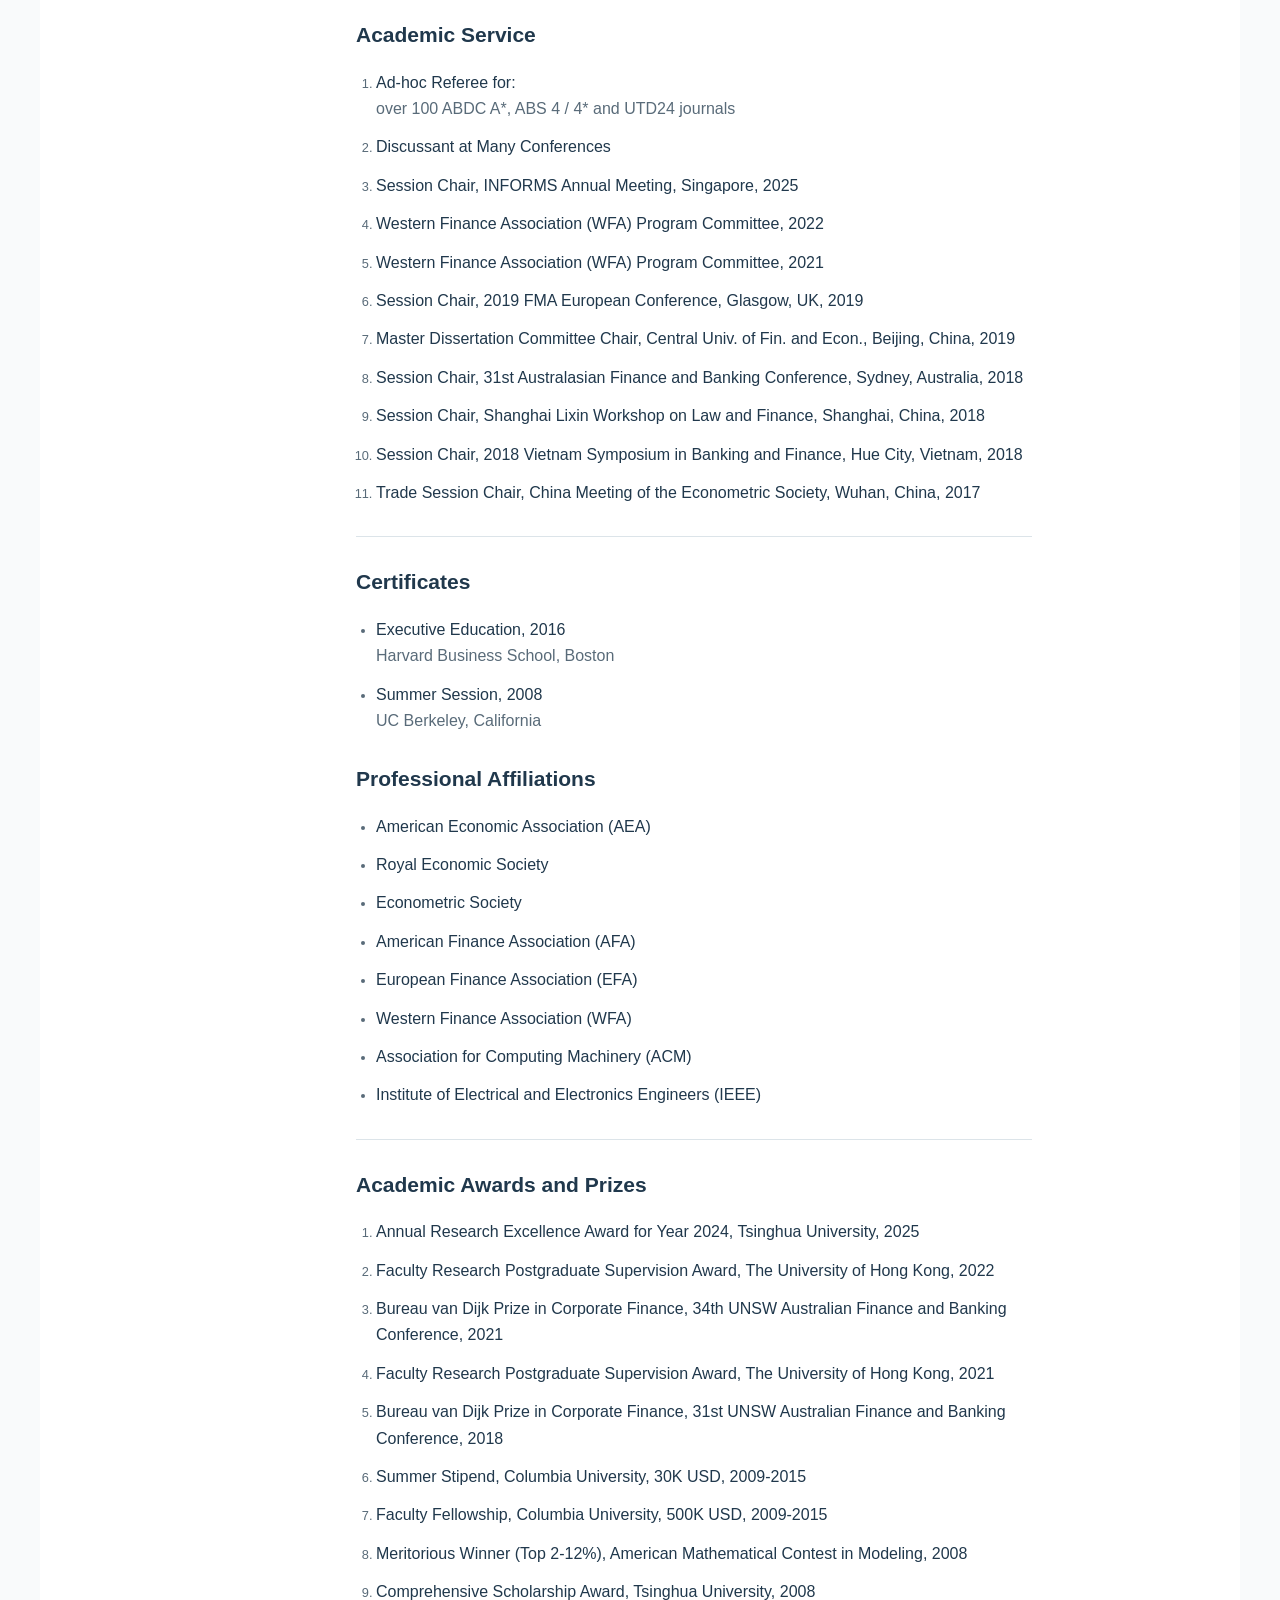
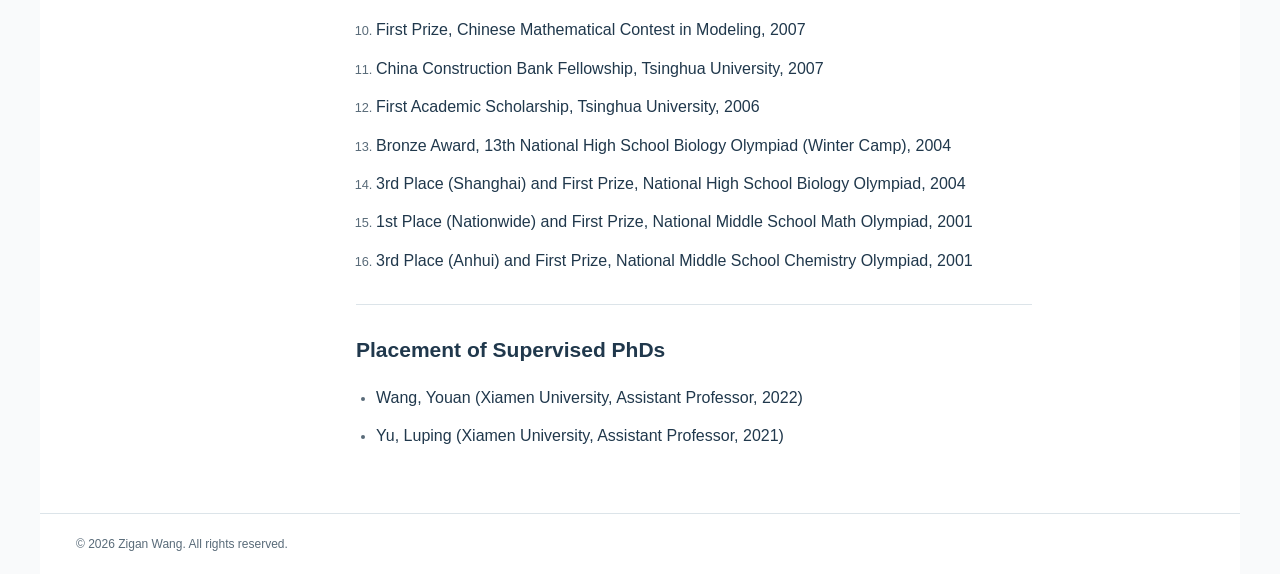
==== commit a46443f8: "Mark the Zhejiang and Tsinghua professorships as tenured Append "(Tenured)" to the Zhejiang Universi" ====
--- a/index.html
+++ b/index.html
@@ -99,12 +99,12 @@
                     <ul class="emp-list">
                         <li data-region-profile="zju" hidden>
                             <div class="emp-org" data-i18n="employment.zju.name">Zhejiang University, China</div>
-                            <div class="emp-row"><span class="emp-years">2026–</span><div><div class="emp-role" data-i18n="employment.zju.title">Professor</div><div class="emp-unit" data-i18n="employment.zju.unit">Department of Finance, School of Economics</div></div></div>
+                            <div class="emp-row"><span class="emp-years">2026–</span><div><div class="emp-role" data-i18n="employment.zju.title">Professor (Tenured)</div><div class="emp-unit" data-i18n="employment.zju.unit">Department of Finance, School of Economics</div></div></div>
                         </li>
                         <li data-region-slot="employment" hidden></li>
                         <li>
                             <div class="emp-org" data-i18n="employment.tsinghua.name">Tsinghua University, China</div>
-                            <div class="emp-row"><span class="emp-years">2023–2026</span><div><div class="emp-role" data-i18n="employment.tsinghua.title">Associate Professor</div><div class="emp-unit" data-i18n="employment.tsinghua.unit1">School of Economics and Management</div><div class="emp-unit" data-i18n="employment.tsinghua.unit2">Shenzhen International Graduate School</div><div class="emp-unit" data-i18n="employment.tsinghua.unit3">Shenzhen Institute of Economics and Management</div></div></div>
+                            <div class="emp-row"><span class="emp-years">2023–2026</span><div><div class="emp-role" data-i18n="employment.tsinghua.title">Associate Professor (Tenured)</div><div class="emp-unit" data-i18n="employment.tsinghua.unit1">School of Economics and Management</div><div class="emp-unit" data-i18n="employment.tsinghua.unit2">Shenzhen International Graduate School</div><div class="emp-unit" data-i18n="employment.tsinghua.unit3">Shenzhen Institute of Economics and Management</div></div></div>
                             <div class="emp-row"><span class="emp-years">2025–2026</span><div><div class="emp-role" data-i18n="employment.tsinghua.deputy">Deputy Director</div><div class="emp-unit" data-i18n="employment.tsinghua.center">Research Center for Computational Finance</div></div></div>
                         </li>
                         <li>
@@ -238,6 +238,6 @@
 
     <div id="back-to-top"></div>
 
-    <script src="main.js?v=20261007-avatar"></script>
+    <script src="main.js?v=20261101-tenured"></script>
 </body>
 </html>
